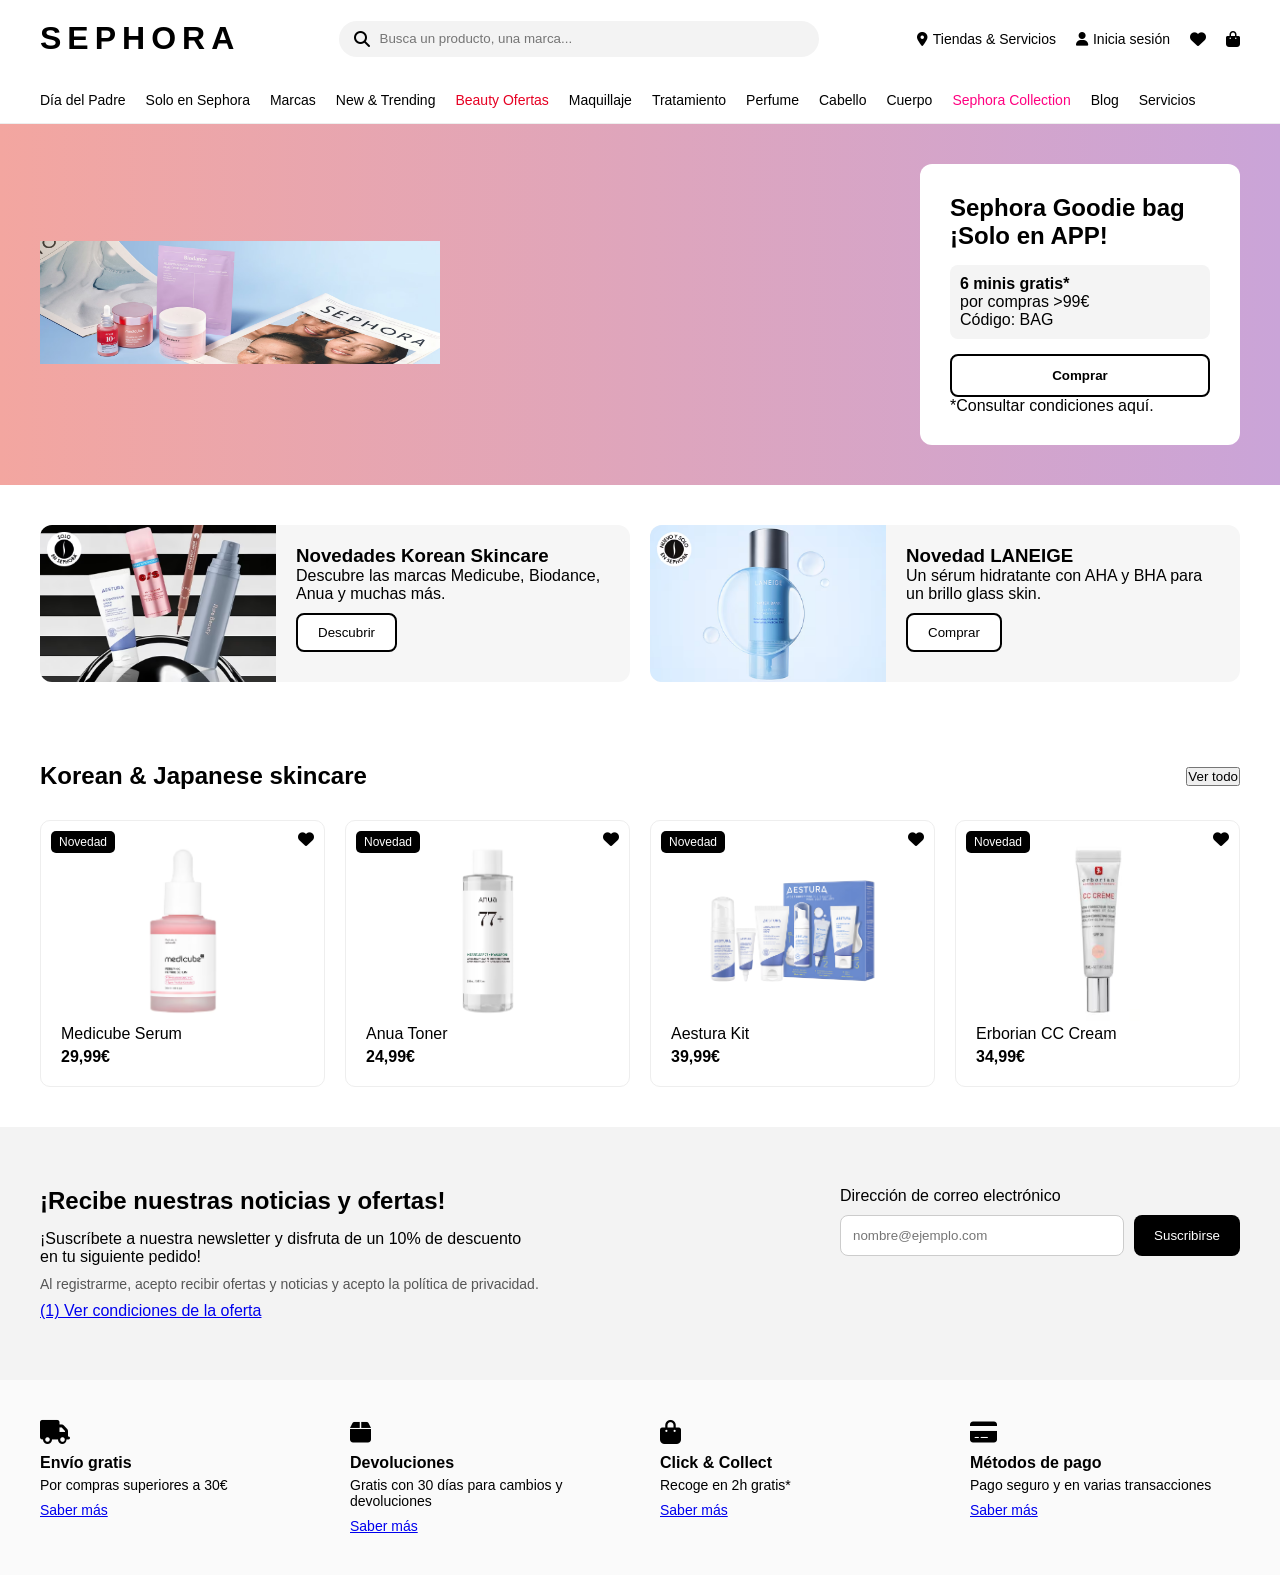
==== Sephora2/index.html @ 53bb6109 "fixed fetch" ====
<!doctype html>
<html lang="es">
  <head>
    <meta charset="UTF-8" />
    <meta name="viewport" content="width=device-width, initial-scale=1.0" />

    <title>Sephora Clone</title>

    <link rel="stylesheet" href="style.css" />

    <link
      rel="stylesheet"
      href="https://cdnjs.cloudflare.com/ajax/libs/font-awesome/6.5.0/css/all.min.css"
    />

    <script defer src="app.js"></script>
  </head>

  <body>
    <!-- HEADER -->
    <header class="header">
      <div class="header-top">
        <h1 class="logo">SEPHORA</h1>

        <div class="search">
          <i class="fa fa-search"></i>
          <input type="text" placeholder="Busca un producto, una marca..." />
        </div>

        <div class="header-icons">
          <div class="icon">
            <i class="fa fa-location-dot"></i>
            <span>Tiendas & Servicios</span>
          </div>

          <div class="icon">
            <i class="fa fa-user"></i>
            <span>Inicia sesión</span>
          </div>

          <i class="fa fa-heart"></i>
          <i id="cart-button" class="fa fa-bag-shopping"></i>
        </div>
      </div>

      <!-- MENU -->
      <nav class="menu">
        <a href="#">Día del Padre</a>
        <a href="#">Solo en Sephora</a>
        <a href="#">Marcas</a>
        <a href="#">New & Trending</a>
        <a class="red" href="#">Beauty Ofertas</a>
        <a href="#">Maquillaje</a>
        <a href="#">Tratamiento</a>
        <a href="#">Perfume</a>
        <a href="#">Cabello</a>
        <a href="#">Cuerpo</a>
        <a class="pink" href="#">Sephora Collection</a>
        <a href="#">Blog</a>
        <a href="#">Servicios</a>
      </nav>
    </header>

    <!-- HERO -->
    <section class="hero">
      <div class="hero-content">
        <div class="hero-products">
          <img src="./img/SW_DESKTOP_KBEAUTYNEW.avif" />
        </div>

        <div class="hero-card">
          <h2>
            Sephora Goodie bag <br />
            ¡Solo en APP!
          </h2>

          <div class="mini-box">
            <strong>6 minis gratis*</strong>
            <p>
              por compras >99€ <br />
              Código: BAG
            </p>
          </div>

          <button class="btn">Comprar</button>

          <p class="conditions">*Consultar condiciones aquí.</p>
        </div>
      </div>
    </section>

    <!-- <section class="product-grid"></section> -->

    <!-- PROMOS -->
    <section class="promos">
      <div class="promo-card">
        <img src="./img/UNDERBANNER_NOVEDADESW9.avif" />

        <div class="promo-text">
          <h3>Novedades Korean Skincare</h3>
          <p>Descubre las marcas Medicube, Biodance, Anua y muchas más.</p>
          <button>Descubrir</button>
        </div>
      </div>

      <div class="promo-card">
        <img src="./img/UNDERBANNER_LANEIGEWATERBANK_AQUAFACIAL_SERUM.avif" />

        <div class="promo-text">
          <h3>Novedad LANEIGE</h3>
          <p>Un sérum hidratante con AHA y BHA para un brillo glass skin.</p>
          <button>Comprar</button>
        </div>
      </div>
    </section>

    <!-- PRODUCTOS -->
    <section class="products">
      <div class="products-header">
        <h2>Korean & Japanese skincare</h2>
        <button class="see-all">Ver todo</button>
      </div>

      <div class="product-grid">
        <div class="product">
          <span class="badge">Novedad</span>
          <i class="fa fa-heart heart"></i>
          <img src="./img/medicube.avif" />
          <p class="product-name">Medicube Serum</p>
          <p class="price">29,99€</p>
        </div>

        <div class="product">
          <span class="badge">Novedad</span>
          <i class="fa fa-heart heart"></i>
          <img src="./img/anua_toner.avif" />
          <p class="product-name">Anua Toner</p>
          <p class="price">24,99€</p>
        </div>

        <div class="product">
          <span class="badge">Novedad</span>
          <i class="fa fa-heart heart"></i>
          <img src="./img/aestura_kit.avif" />
          <p class="product-name">Aestura Kit</p>
          <p class="price">39,99€</p>
        </div>

        <div class="product">
          <span class="badge">Novedad</span>
          <i class="fa fa-heart heart"></i>
          <img src="./img/eborean.avif" />
          <p class="product-name">Erborian CC Cream</p>
          <p class="price">34,99€</p>
        </div>
      </div>
    </section>
    <!-- NEWSLETTER -->

    <section class="newsletter">
      <div class="newsletter-container">
        <div class="newsletter-text">
          <h2>¡Recibe nuestras noticias y ofertas!</h2>

          <p>
            ¡Suscríbete a nuestra newsletter y disfruta de un 10% de descuento
            en tu siguiente pedido!
          </p>

          <p class="small">
            Al registrarme, acepto recibir ofertas y noticias y acepto la
            política de privacidad.
          </p>

          <a href="#">(1) Ver condiciones de la oferta</a>
        </div>

        <div class="newsletter-form">
          <label>Dirección de correo electrónico</label>

          <div class="input-group">
            <input type="email" placeholder="nombre@ejemplo.com" />
            <button id="subscribe">Suscribirse</button>
          </div>
        </div>
      </div>
    </section>

    <!-- BENEFICIOS -->

    <section class="benefits">
      <div class="benefit">
        <i class="fa-solid fa-truck"></i>

        <h4>Envío gratis</h4>
        <p>Por compras superiores a 30€</p>

        <a class="saberMas" href="#">Saber más</a>
      </div>

      <div class="benefit">
        <i class="fa-solid fa-box"></i>

        <h4>Devoluciones</h4>
        <p>Gratis con 30 días para cambios y devoluciones</p>

        <a class="saberMas" href="#">Saber más</a>
      </div>

      <div class="benefit">
        <i class="fa-solid fa-bag-shopping"></i>

        <h4>Click & Collect</h4>
        <p>Recoge en 2h gratis*</p>

        <a class="saberMas" href="#">Saber más</a>
      </div>

      <div class="benefit">
        <i class="fa-solid fa-credit-card"></i>

        <h4>Métodos de pago</h4>
        <p>Pago seguro y en varias transacciones</p>

        <a class="saberMas" href="#">Saber más</a>
      </div>
    </section>
  </body>
</html>
---- Sephora2/style.css ----
* {
  margin: 0;
  padding: 0;
  box-sizing: border-box;
  font-family: Arial, Helvetica, sans-serif;
}

body {
  background: #fff;
}

/* HEADER */

.header {
  border-bottom: 1px solid #eee;
}

.header-top {
  display: flex;
  align-items: center;
  justify-content: space-between;
  padding: 20px 40px;
}

.logo {
  letter-spacing: 6px;
  font-weight: 700;
}

.search {
  background: #f3f3f3;
  padding: 10px 15px;
  border-radius: 30px;
  display: flex;
  align-items: center;
  width: 40%;
}

.search input {
  border: none;
  background: none;
  margin-left: 10px;
  width: 100%;
  outline: none;
}

.header-icons {
  display: flex;
  align-items: center;
  gap: 20px;
}

.icon {
  display: flex;
  align-items: center;
  gap: 5px;
  font-size: 14px;
}

/* MENU */

.menu {
  display: flex;
  gap: 20px;
  padding: 15px 40px;
  font-size: 14px;
  overflow: auto;
}

.menu a {
  text-decoration: none;
  color: black;
  white-space: nowrap;
}

.menu .red {
  color: #e60023;
}

.menu .pink {
  color: #ff0080;
}

/* HERO */

.hero {
  background: linear-gradient(90deg, #f3a6a0, #caa4d8);
  padding: 40px;
}

.hero-content {
  display: flex;
  align-items: center;
  justify-content: space-between;
}

.hero-products img {
  max-width: 400px;
}

.hero-card {
  background: white;
  padding: 30px;
  border-radius: 12px;
  width: 320px;
}

.mini-box {
  background: #f4f4f4;
  padding: 10px;
  margin: 15px 0;
  border-radius: 8px;
}

.btn {
  width: 100%;
  padding: 12px;
  border-radius: 8px;
  border: 2px solid black;
  background: white;
  font-weight: bold;
  cursor: pointer;
}

/* PROMOS */

.promos {
  display: grid;
  grid-template-columns: 1fr 1fr;
  gap: 20px;
  padding: 40px;
}

.promo-card {
  display: flex;
  background: #f6f6f6;
  border-radius: 12px;
  overflow: hidden;
}

.promo-card img {
  width: 40%;
  object-fit: cover;
}

.promo-text {
  padding: 20px;
}

.promo-text button {
  margin-top: 10px;
  padding: 10px 20px;
  border-radius: 8px;
  border: 2px solid black;
  background: white;
  cursor: pointer;
}

/* PRODUCTS */

.products {
  padding: 40px;
}

.products-header {
  display: flex;
  justify-content: space-between;
  align-items: center;
  margin-bottom: 30px;
}

.product-grid {
  display: grid;
  grid-template-columns: repeat(4, 1fr);
  gap: 20px;
}

.product {
  border: 1px solid #eee;
  padding: 20px;
  border-radius: 10px;
  position: relative;
}

.product img {
  width: 100%;
  height: 180px;
  object-fit: contain;
}

.badge {
  position: absolute;
  top: 10px;
  left: 10px;
  background: black;
  color: white;
  font-size: 12px;
  padding: 4px 8px;
  border-radius: 5px;
}

.heart {
  position: absolute;
  top: 10px;
  right: 10px;
}

.price {
  font-weight: bold;
  margin-top: 5px;
}

/* RESPONSIVE */

@media (max-width: 900px) {
  .product-grid {
    grid-template-columns: repeat(2, 1fr);
  }

  .promos {
    grid-template-columns: 1fr;
  }

  .hero-content {
    flex-direction: column;
    gap: 30px;
  }

  .search {
    width: 60%;
  }
}

@media (max-width: 600px) {
  .header-top {
    flex-direction: column;
    gap: 15px;
  }

  .search {
    width: 100%;
  }

  .product-grid {
    grid-template-columns: 1fr;
  }
}

/* NEWSLETTER */

.newsletter {
  background: #f3f3f3;
  padding: 60px 40px;
}

.newsletter-container {
  display: flex;
  justify-content: space-between;
  align-items: flex-start;
  gap: 40px;
}

.newsletter-text {
  max-width: 500px;
}

.newsletter-text h2 {
  margin-bottom: 15px;
}

.newsletter-text .small {
  margin: 10px 0;
  font-size: 14px;
  color: #555;
}

.newsletter-form {
  width: 400px;
}

.newsletter-form label {
  display: block;
  margin-bottom: 10px;
}

.input-group {
  display: flex;
  gap: 10px;
}

.input-group input {
  flex: 1;
  padding: 12px;
  border-radius: 8px;
  border: 1px solid #ccc;
}

.input-group button {
  padding: 12px 20px;
  background: black;
  color: white;
  border: none;
  border-radius: 8px;
  cursor: pointer;
}

/* BENEFITS */

.benefits {
  display: grid;
  grid-template-columns: repeat(4, 1fr);
  gap: 40px;
  padding: 40px;
  background: #fafafa;
}

.benefit {
  text-align: left;
}

.benefit i {
  font-size: 24px;
  margin-bottom: 10px;
}

.benefit h4 {
  margin-bottom: 5px;
}

.benefit p {
  font-size: 14px;
  margin-bottom: 8px;
}

.benefit a {
  font-size: 14px;
}

/* RESPONSIVE */

@media (max-width: 900px) {
  .newsletter-container {
    flex-direction: column;
  }

  .newsletter-form {
    width: 100%;
  }

  .benefits {
    grid-template-columns: repeat(2, 1fr);
  }
}

@media (max-width: 600px) {
  .benefits {
    grid-template-columns: 1fr;
  }
}
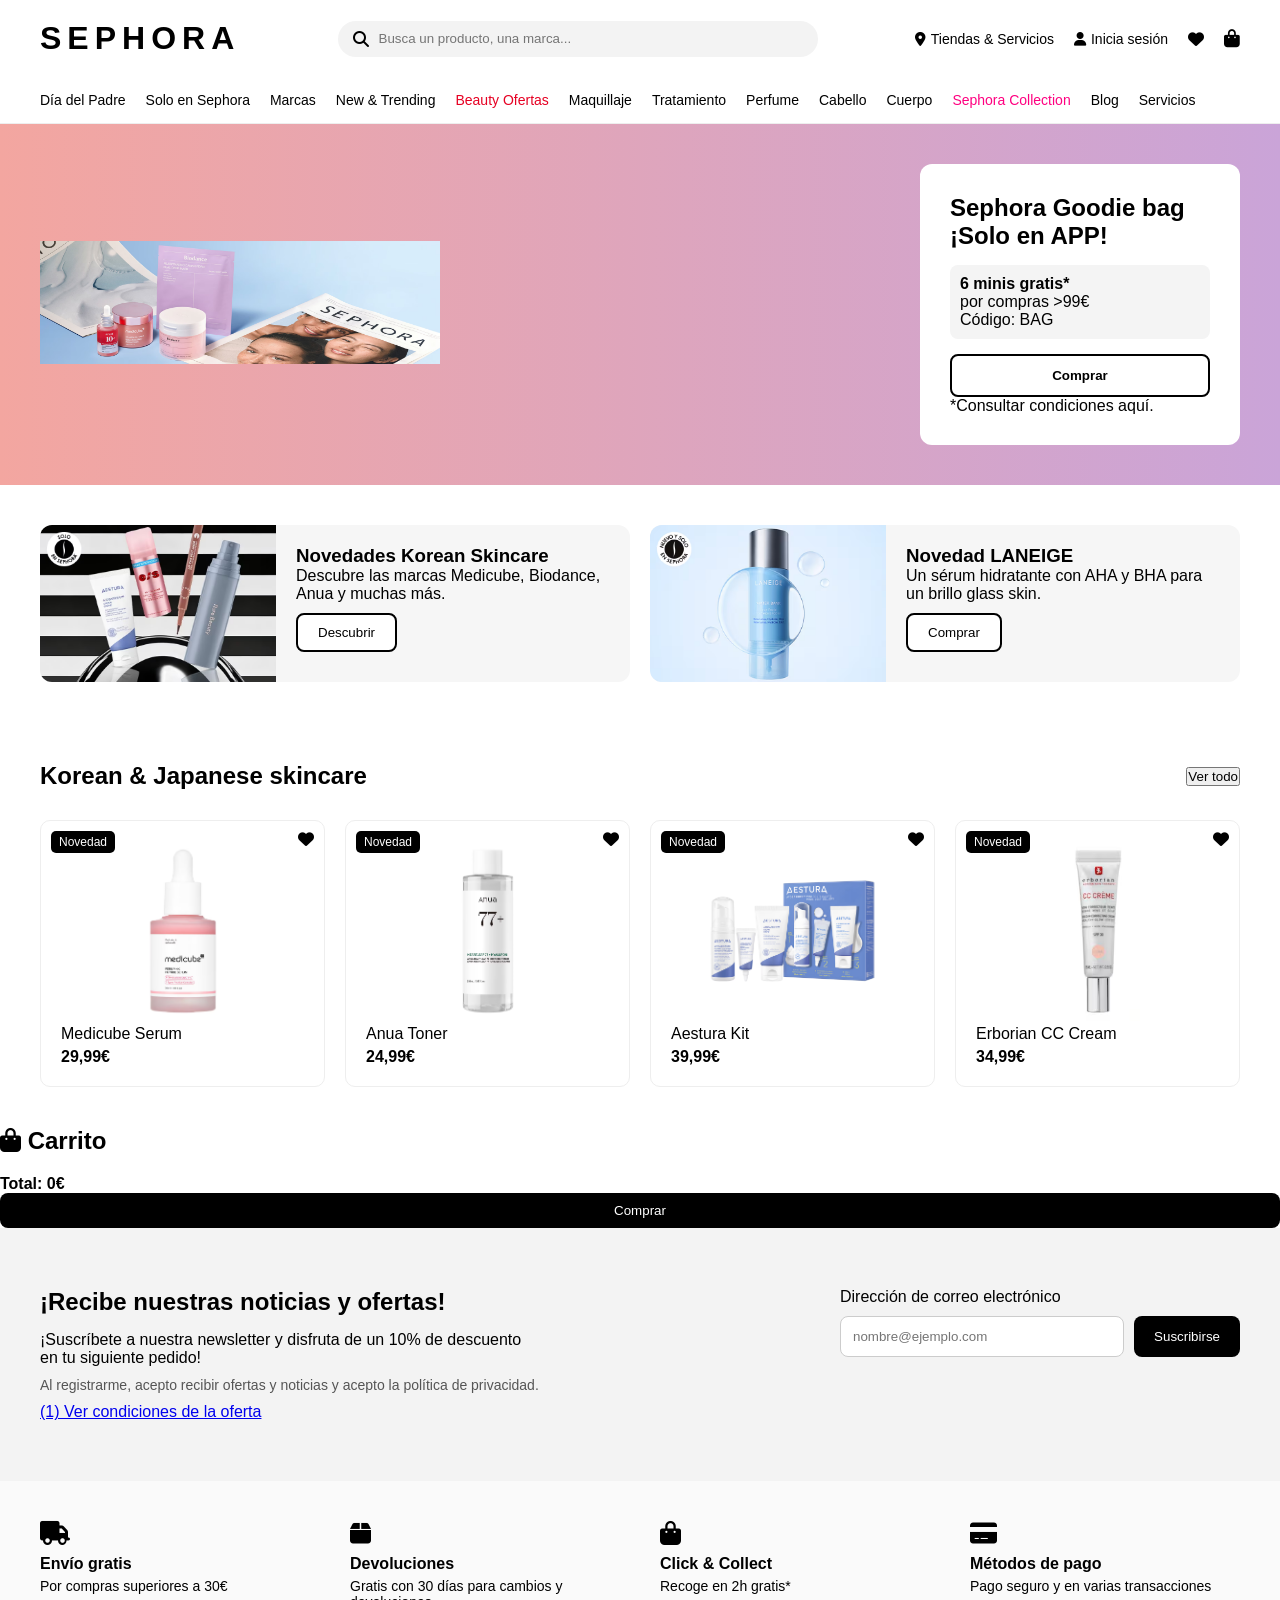
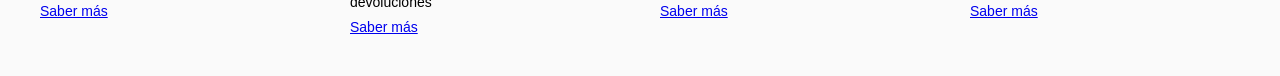
==== commit 4ce2f3fd: "Añadido carrito desplegable con icono del header y el section en el html" ====
--- a/Sephora2/index.html
+++ b/Sephora2/index.html
@@ -17,6 +17,15 @@
   </head>
 
   <body>
+    <div id="cart-panel" class="cart-panel">
+      <h2><i class="fa-solid fa-bag-shopping"></i> Carrito</h2>
+
+      <ul class="cart-items"></ul>
+
+      <p class="cart-total"><strong>Total: 0€</strong></p>
+
+      <button class="buy-btn">Comprar</button>
+    </div>
     <!-- HEADER -->
     <header class="header">
       <div class="header-top">
@@ -62,98 +71,111 @@
     </header>
 
     <!-- HERO -->
-    <section class="hero">
-      <div class="hero-content">
-        <div class="hero-products">
-          <img src="./img/SW_DESKTOP_KBEAUTYNEW.avif" />
-        </div>
-
-        <div class="hero-card">
-          <h2>
-            Sephora Goodie bag <br />
-            ¡Solo en APP!
-          </h2>
-
-          <div class="mini-box">
-            <strong>6 minis gratis*</strong>
-            <p>
-              por compras >99€ <br />
-              Código: BAG
-            </p>
-          </div>
-
-          <button class="btn">Comprar</button>
-
-          <p class="conditions">*Consultar condiciones aquí.</p>
-        </div>
-      </div>
-    </section>
-
-    <!-- <section class="product-grid"></section> -->
-
-    <!-- PROMOS -->
-    <section class="promos">
-      <div class="promo-card">
-        <img src="./img/UNDERBANNER_NOVEDADESW9.avif" />
-
-        <div class="promo-text">
-          <h3>Novedades Korean Skincare</h3>
-          <p>Descubre las marcas Medicube, Biodance, Anua y muchas más.</p>
-          <button>Descubrir</button>
-        </div>
-      </div>
-
-      <div class="promo-card">
-        <img src="./img/UNDERBANNER_LANEIGEWATERBANK_AQUAFACIAL_SERUM.avif" />
-
-        <div class="promo-text">
-          <h3>Novedad LANEIGE</h3>
-          <p>Un sérum hidratante con AHA y BHA para un brillo glass skin.</p>
-          <button>Comprar</button>
-        </div>
-      </div>
-    </section>
-
-    <!-- PRODUCTOS -->
-    <section class="products">
-      <div class="products-header">
-        <h2>Korean & Japanese skincare</h2>
-        <button class="see-all">Ver todo</button>
-      </div>
-
-      <div class="product-grid">
-        <div class="product">
-          <span class="badge">Novedad</span>
-          <i class="fa fa-heart heart"></i>
-          <img src="./img/medicube.avif" />
-          <p class="product-name">Medicube Serum</p>
-          <p class="price">29,99€</p>
-        </div>
-
-        <div class="product">
-          <span class="badge">Novedad</span>
-          <i class="fa fa-heart heart"></i>
-          <img src="./img/anua_toner.avif" />
-          <p class="product-name">Anua Toner</p>
-          <p class="price">24,99€</p>
-        </div>
-
-        <div class="product">
-          <span class="badge">Novedad</span>
-          <i class="fa fa-heart heart"></i>
-          <img src="./img/aestura_kit.avif" />
-          <p class="product-name">Aestura Kit</p>
-          <p class="price">39,99€</p>
-        </div>
-
-        <div class="product">
-          <span class="badge">Novedad</span>
-          <i class="fa fa-heart heart"></i>
-          <img src="./img/eborean.avif" />
-          <p class="product-name">Erborian CC Cream</p>
-          <p class="price">34,99€</p>
-        </div>
-      </div>
+    <section>
+      <section class="hero">
+        <div class="hero-content">
+          <div class="hero-products">
+            <img src="./img/SW_DESKTOP_KBEAUTYNEW.avif" />
+          </div>
+
+          <div class="hero-card">
+            <h2>
+              Sephora Goodie bag <br />
+              ¡Solo en APP!
+            </h2>
+
+            <div class="mini-box">
+              <strong>6 minis gratis*</strong>
+              <p>
+                por compras >99€ <br />
+                Código: BAG
+              </p>
+            </div>
+
+            <button class="btn">Comprar</button>
+
+            <p class="conditions">*Consultar condiciones aquí.</p>
+          </div>
+        </div>
+      </section>
+
+      <section class="product-grid"></section>
+
+      <!-- PROMOS -->
+      <section class="promos">
+        <div class="promo-card">
+          <img src="./img/UNDERBANNER_NOVEDADESW9.avif" />
+
+          <div class="promo-text">
+            <h3>Novedades Korean Skincare</h3>
+            <p>Descubre las marcas Medicube, Biodance, Anua y muchas más.</p>
+            <button>Descubrir</button>
+          </div>
+        </div>
+
+        <div class="promo-card">
+          <img src="./img/UNDERBANNER_LANEIGEWATERBANK_AQUAFACIAL_SERUM.avif" />
+
+          <div class="promo-text">
+            <h3>Novedad LANEIGE</h3>
+            <p>Un sérum hidratante con AHA y BHA para un brillo glass skin.</p>
+            <button>Comprar</button>
+          </div>
+        </div>
+      </section>
+
+      <!-- PRODUCTOS -->
+      <section class="products">
+        <div class="products-header">
+          <h2>Korean & Japanese skincare</h2>
+          <button class="see-all">Ver todo</button>
+        </div>
+
+        <div class="product-grid">
+          <div class="product">
+            <span class="badge">Novedad</span>
+            <i class="fa fa-heart heart"></i>
+            <img src="./img/medicube.avif" />
+            <p class="product-name">Medicube Serum</p>
+            <p class="price">29,99€</p>
+          </div>
+
+          <div class="product">
+            <span class="badge">Novedad</span>
+            <i class="fa fa-heart heart"></i>
+            <img src="./img/anua_toner.avif" />
+            <p class="product-name">Anua Toner</p>
+            <p class="price">24,99€</p>
+          </div>
+
+          <div class="product">
+            <span class="badge">Novedad</span>
+            <i class="fa fa-heart heart"></i>
+            <img src="./img/aestura_kit.avif" />
+            <p class="product-name">Aestura Kit</p>
+            <p class="price">39,99€</p>
+          </div>
+
+          <div class="product">
+            <span class="badge">Novedad</span>
+            <i class="fa fa-heart heart"></i>
+            <img src="./img/eborean.avif" />
+            <p class="product-name">Erborian CC Cream</p>
+            <p class="price">34,99€</p>
+          </div>
+        </div>
+      </section>
+      <section class="container">
+        <aside class="carrito">
+          <h2><i class="fa fa-bag-shopping"></i> Carrito</h2>
+
+          <ul class="cart-items"></ul>
+
+          <p class="cart-total"><strong>Total: 0€</strong></p>
+
+          <button class="buy-btn">Comprar</button>
+        </aside>
+      </section>
     </section>
     <!-- NEWSLETTER -->
 
--- a/Sephora2/style.css
+++ b/Sephora2/style.css
@@ -81,6 +81,51 @@
   color: #ff0080;
 }
 
+/* ICONO CARRITO */
+
+#cart-button {
+  cursor: pointer;
+  font-size: 18px;
+}
+
+/* PANEL DEL CARRITO */
+
+.cart-panel {
+  position: fixed;
+  right: -350px;
+  top: 0;
+  width: 320px;
+  height: 100%;
+  background: white;
+  border-left: 1px solid #eee;
+  padding: 25px;
+  transition: right 0.3s ease;
+  z-index: 1000;
+}
+
+.cart-panel.open {
+  right: 0;
+}
+
+.cart-items {
+  list-style: none;
+  margin: 20px 0;
+}
+
+.cart-items li {
+  padding: 8px 0;
+  border-bottom: 1px solid #eee;
+}
+
+.buy-btn {
+  width: 100%;
+  padding: 10px;
+  background: black;
+  color: white;
+  border: none;
+  border-radius: 8px;
+  cursor: pointer;
+}
 /* HERO */
 
 .hero {
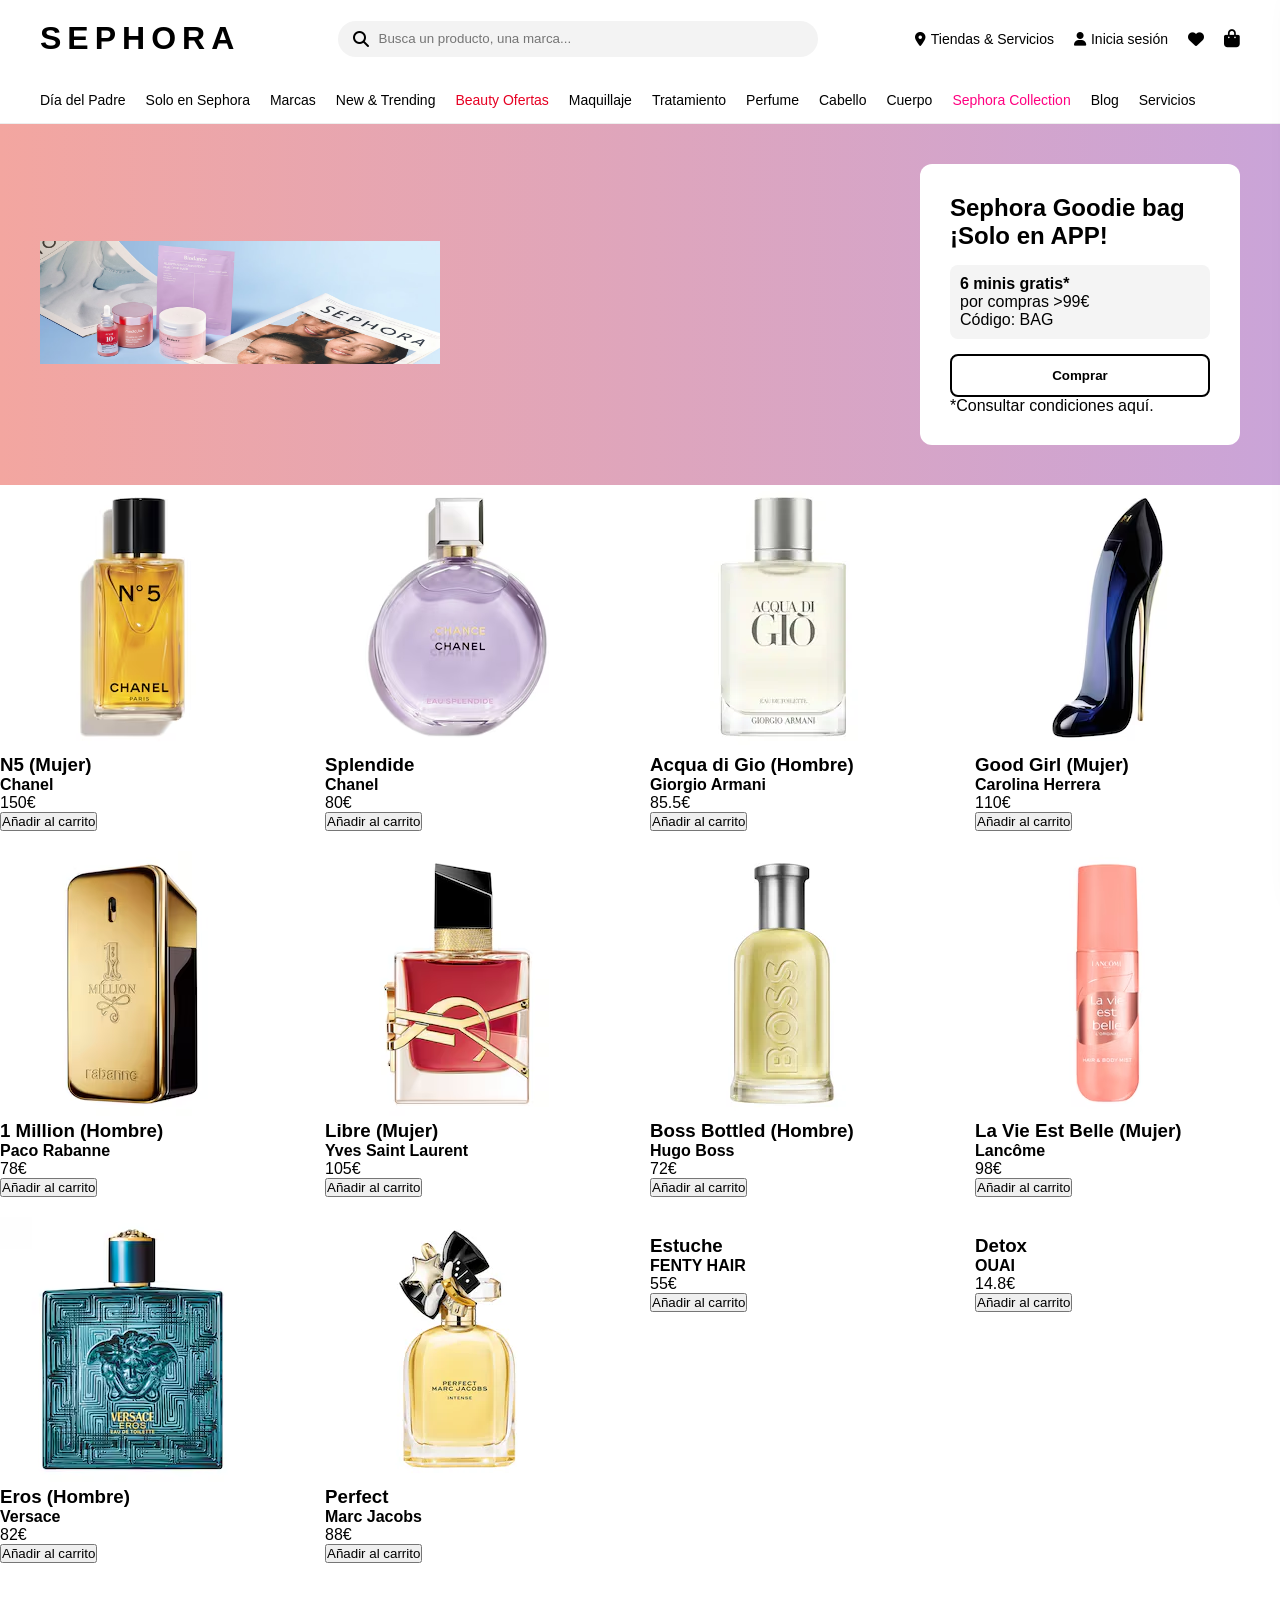
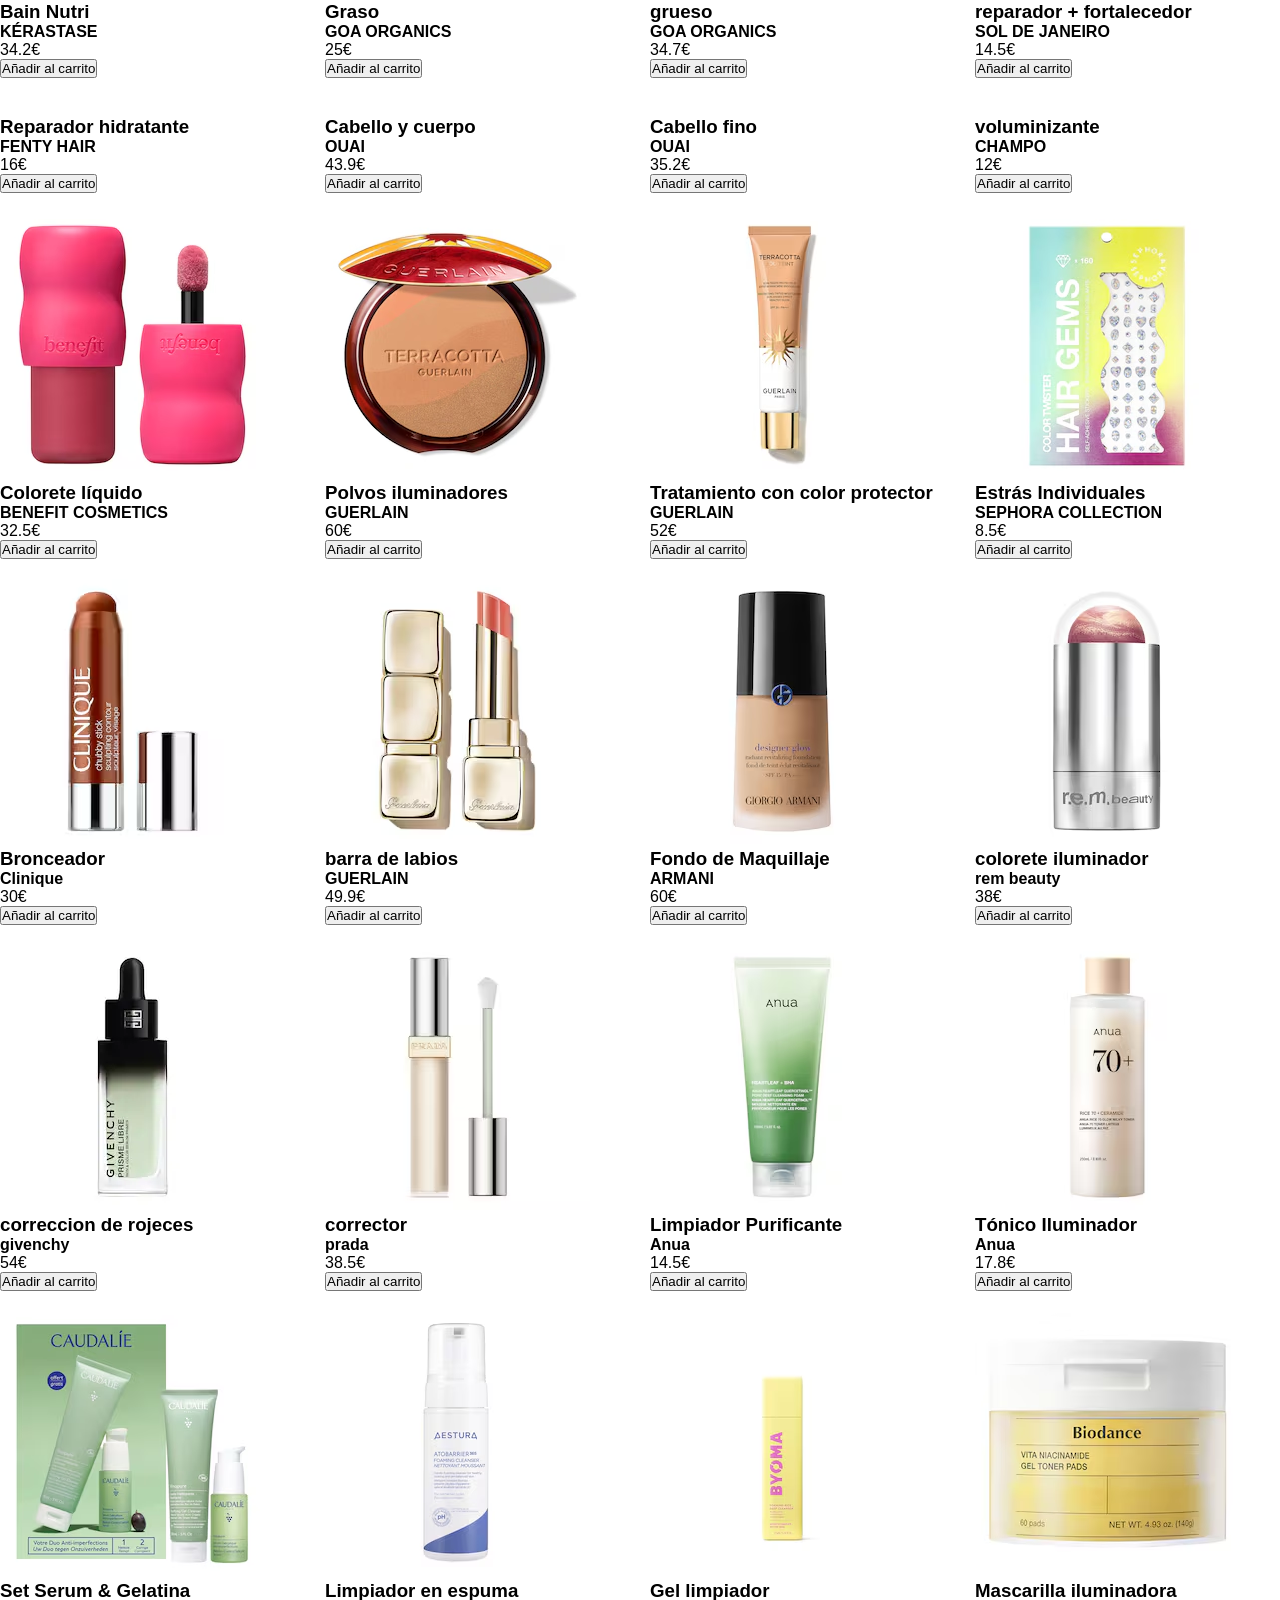
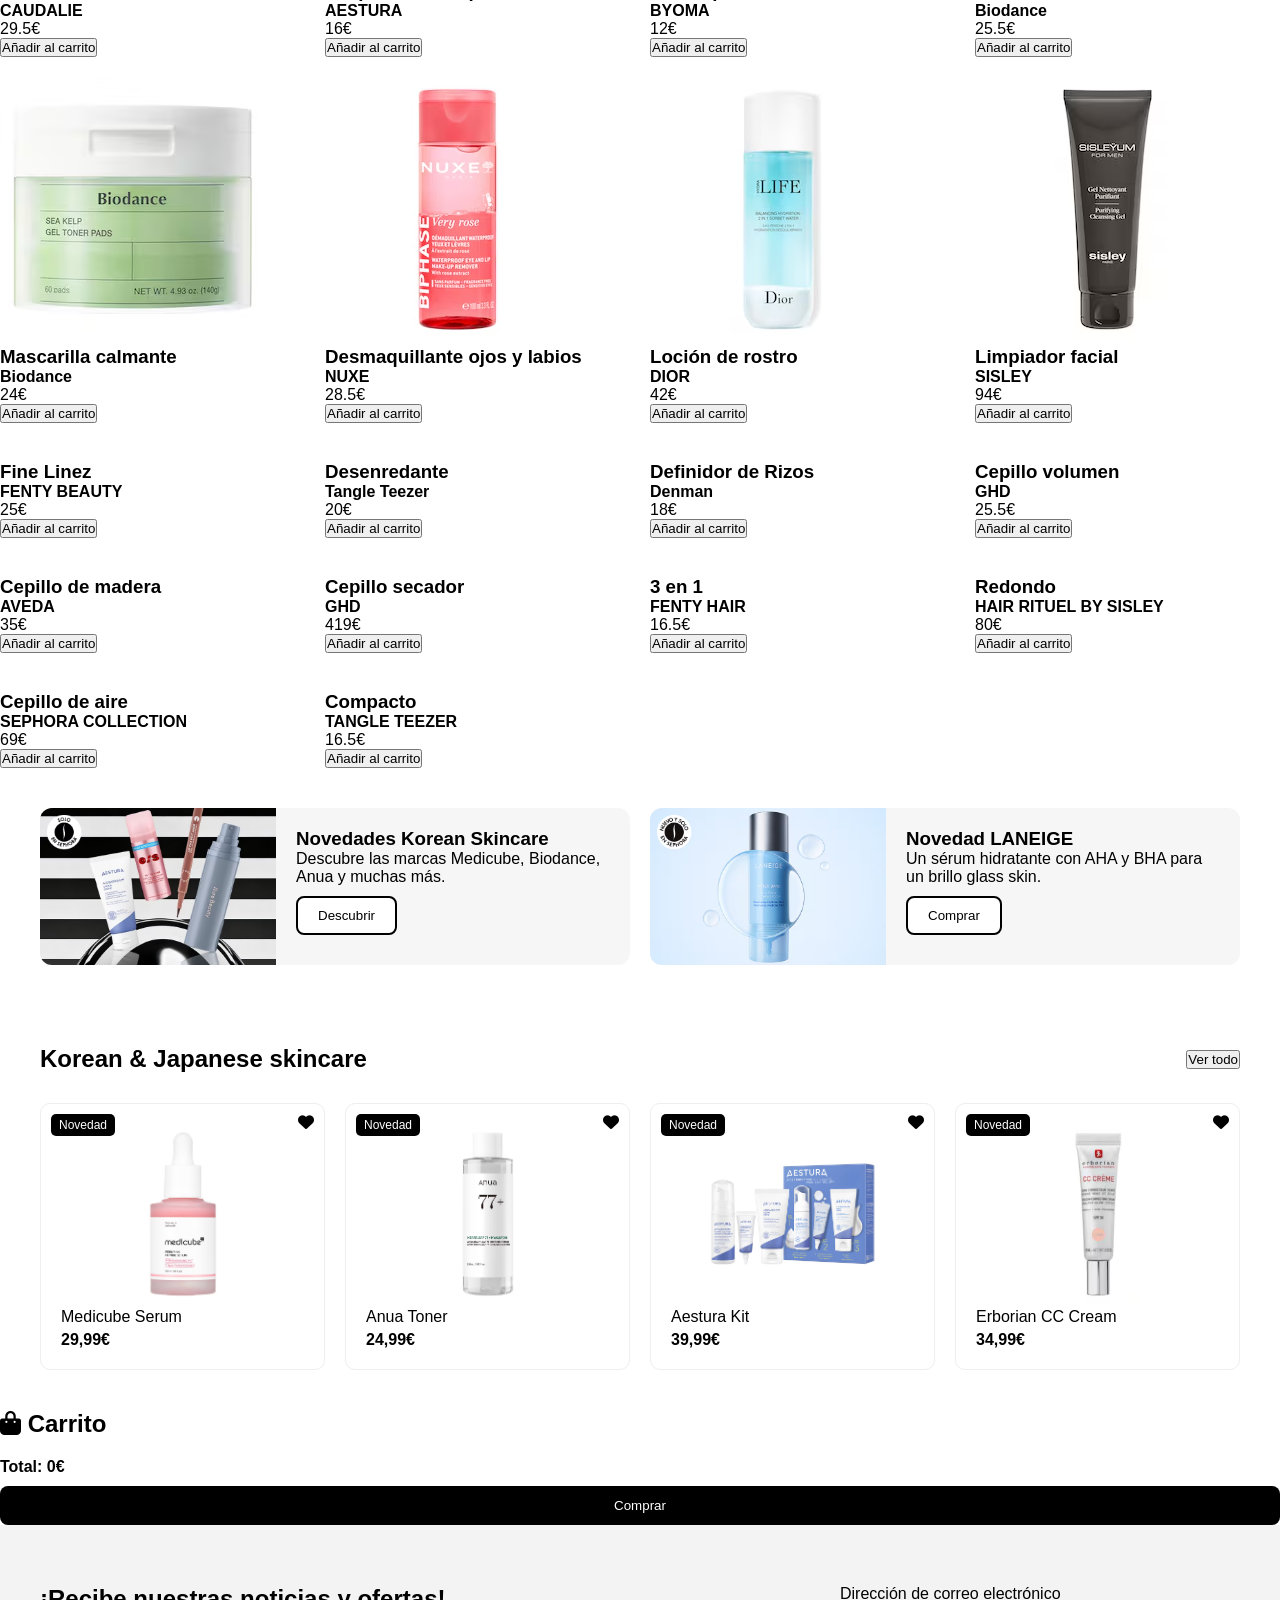
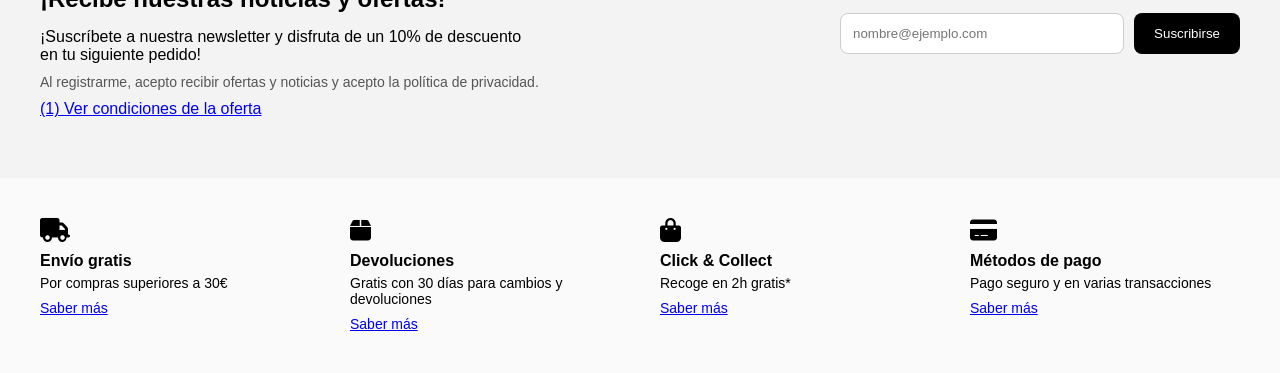
==== commit b3381ee5: "Carrito añade productos con código, login falso y al hacer clik a un producto despliega una tarjeta" ====
--- a/Sephora2/index.html
+++ b/Sephora2/index.html
@@ -17,14 +17,49 @@
   </head>
 
   <body>
+    <!-- ================= LOGIN PANEL ================= -->
+    <div id="login-panel" class="side-panel">
+      <h2>Login</h2>
+
+      <input type="text" id="username" placeholder="Usuario" />
+      <input type="password" id="password" placeholder="Contraseña" />
+
+      <button onclick="login()">Iniciar sesión</button>
+      <button onclick="logout()">Cerrar sesión</button>
+
+      <p id="user-text">No logueado</p>
+    </div>
+
+    <!-- ================= PRODUCT MODAL ================= -->
+    <div id="product-modal" class="modal">
+      <div class="modal-content">
+        <span class="close" onclick="closeModal()">&times;</span>
+
+        <img id="modal-img" />
+        <h2 id="modal-title"></h2>
+        <p id="modal-brand"></p>
+        <p id="modal-desc"></p>
+        <h3 id="modal-price"></h3>
+
+        <button onclick="addToCartFromModal()">Añadir al carrito</button>
+      </div>
+    </div>
     <div id="cart-panel" class="cart-panel">
       <h2><i class="fa-solid fa-bag-shopping"></i> Carrito</h2>
 
+      <!-- LISTA DE PRODUCTOS -->
       <ul class="cart-items"></ul>
 
+      <!-- TOTAL -->
       <p class="cart-total"><strong>Total: 0€</strong></p>
 
+      <!-- CÓDIGO DESCUENTO -->
+      <input type="text" id="codigo" placeholder="Código descuento" />
+      <button onclick="aplicarCodigo()">Aplicar código</button>
+
+      <!-- BOTONES -->
       <button class="buy-btn">Comprar</button>
+      <button onclick="deleteCart()">Vaciar carrito</button>
     </div>
     <!-- HEADER -->
     <header class="header">
@@ -43,7 +78,7 @@
           </div>
 
           <div class="icon">
-            <i class="fa fa-user"></i>
+            <i class="fa fa-user" onclick="toggleLogin()"></i>
             <span>Inicia sesión</span>
           </div>
 
--- a/Sephora2/style.css
+++ b/Sephora2/style.css
@@ -381,6 +381,166 @@
   font-size: 14px;
 }
 
+/* ================= MODAL ================= */
+.modal {
+  position: fixed;
+  inset: 0;
+  background: rgba(0, 0, 0, 0.6);
+  display: none;
+  justify-content: center;
+  align-items: center;
+  z-index: 9999;
+}
+
+.modal.show {
+  display: flex;
+}
+
+.modal-content {
+  background: white;
+  padding: 20px;
+  width: 350px;
+  border-radius: 10px;
+  text-align: center;
+}
+
+.modal-content img {
+  width: 100%;
+  height: 200px;
+  object-fit: contain;
+}
+
+.close {
+  position: absolute;
+  right: 20px;
+  top: 10px;
+  cursor: pointer;
+  font-size: 22px;
+}
+
+/* ================= LOGIN ================= */
+.side-panel {
+  position: fixed;
+  right: -300px;
+  top: 0;
+  width: 280px;
+  height: 100%;
+  background: white;
+  padding: 20px;
+  transition: 0.3s;
+  border-left: 1px solid #ddd;
+  z-index: 9999;
+}
+
+.side-panel.open {
+  right: 0;
+}
+
+.heart.active {
+  color: red;
+}
+
+/* ================= LOGIN MEJORADO ================= */
+
+.side-panel {
+  position: fixed;
+  right: -350px;
+  top: 0;
+  width: 320px;
+  height: 100%;
+  background: linear-gradient(180deg, #ffffff, #f7f7f7);
+  padding: 25px;
+  transition: 0.35s ease;
+  border-left: 1px solid #ddd;
+  z-index: 9999;
+  box-shadow: -10px 0 30px rgba(0, 0, 0, 0.1);
+}
+
+.side-panel.open {
+  right: 0;
+}
+
+.side-panel h2 {
+  margin-bottom: 15px;
+}
+
+.side-panel input {
+  width: 100%;
+  margin: 8px 0;
+  padding: 12px;
+  border: 1px solid #ddd;
+  border-radius: 8px;
+  outline: none;
+}
+
+.side-panel button {
+  width: 100%;
+  padding: 10px;
+  margin-top: 8px;
+  border-radius: 8px;
+  border: none;
+  cursor: pointer;
+  background: black;
+  color: white;
+  transition: 0.2s;
+}
+
+.side-panel button:hover {
+  transform: scale(1.03);
+}
+
+.close-login {
+  position: absolute;
+  right: 15px;
+  top: 10px;
+  font-size: 18px;
+  cursor: pointer;
+}
+
+/* ================= CARRITO MEJORADO ================= */
+
+.cart-panel {
+  position: fixed;
+  right: -380px;
+  top: 0;
+  width: 340px;
+  height: 100%;
+  background: linear-gradient(180deg, #ffffff, #f5f5f5);
+  border-left: 1px solid #ddd;
+  padding: 25px;
+  transition: 0.35s ease;
+  z-index: 1000;
+  box-shadow: -10px 0 25px rgba(0, 0, 0, 0.1);
+}
+
+.cart-panel.open {
+  right: 0;
+}
+
+.cart-items li {
+  background: white;
+  padding: 10px;
+  margin-bottom: 8px;
+  border-radius: 8px;
+  border: 1px solid #eee;
+}
+
+.buy-btn {
+  margin-top: 10px;
+  background: black;
+  color: white;
+  border: none;
+  padding: 12px;
+  border-radius: 8px;
+  cursor: pointer;
+  width: 100%;
+  transition: 0.2s;
+}
+
+.buy-btn:hover {
+  transform: scale(1.03);
+}
+
 /* RESPONSIVE */
 
 @media (max-width: 900px) {
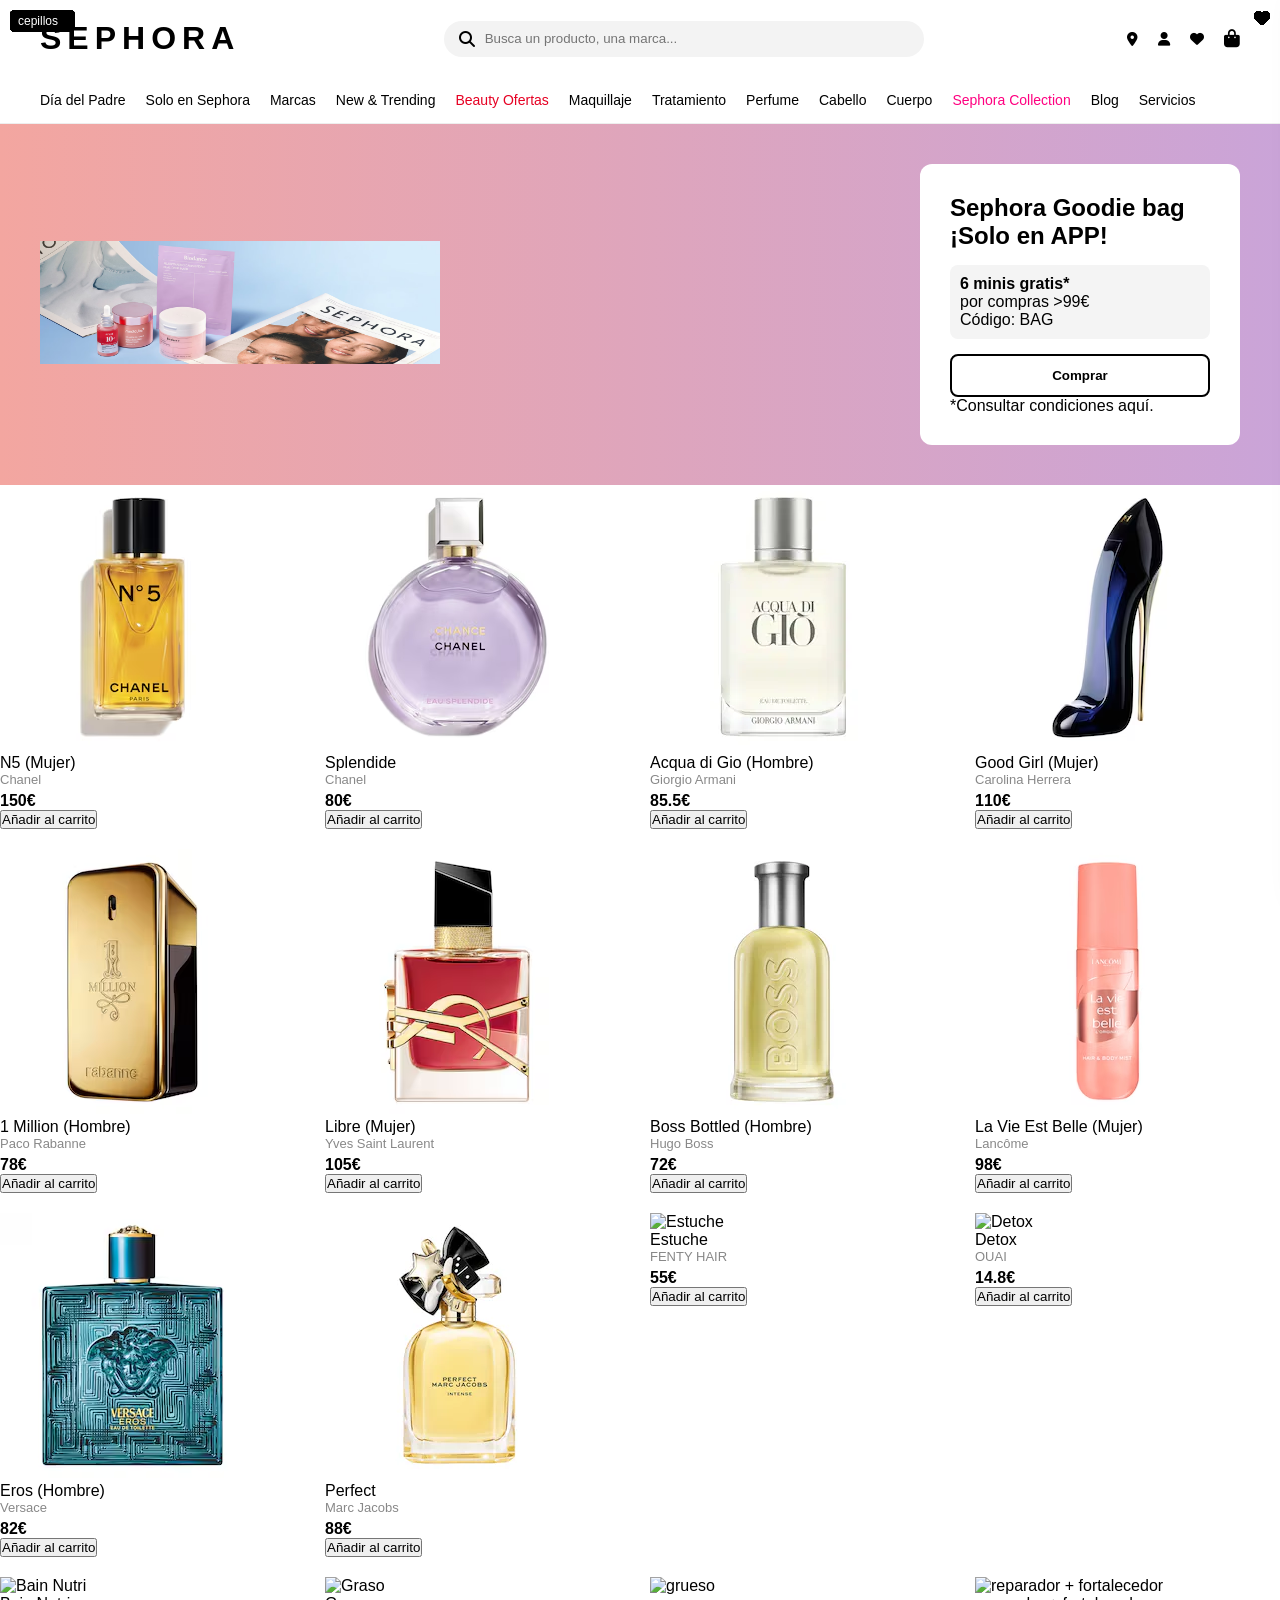
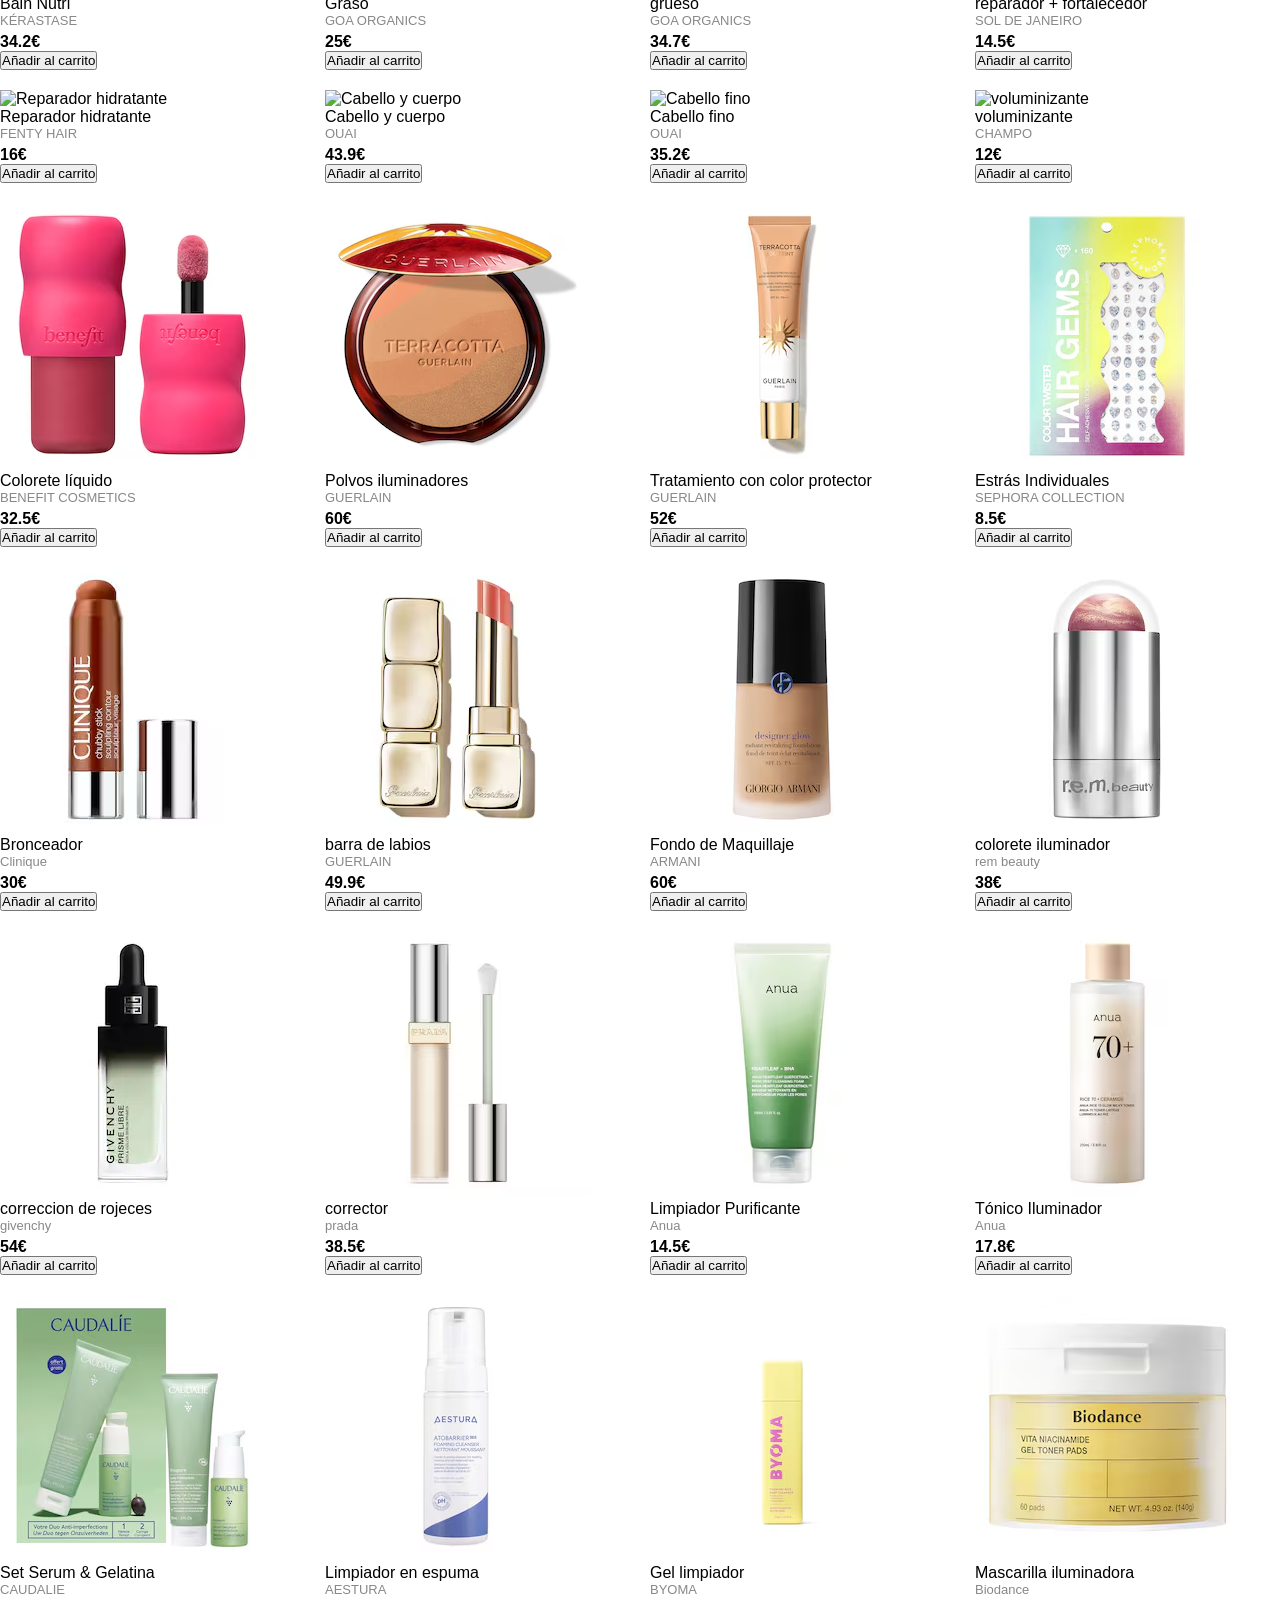
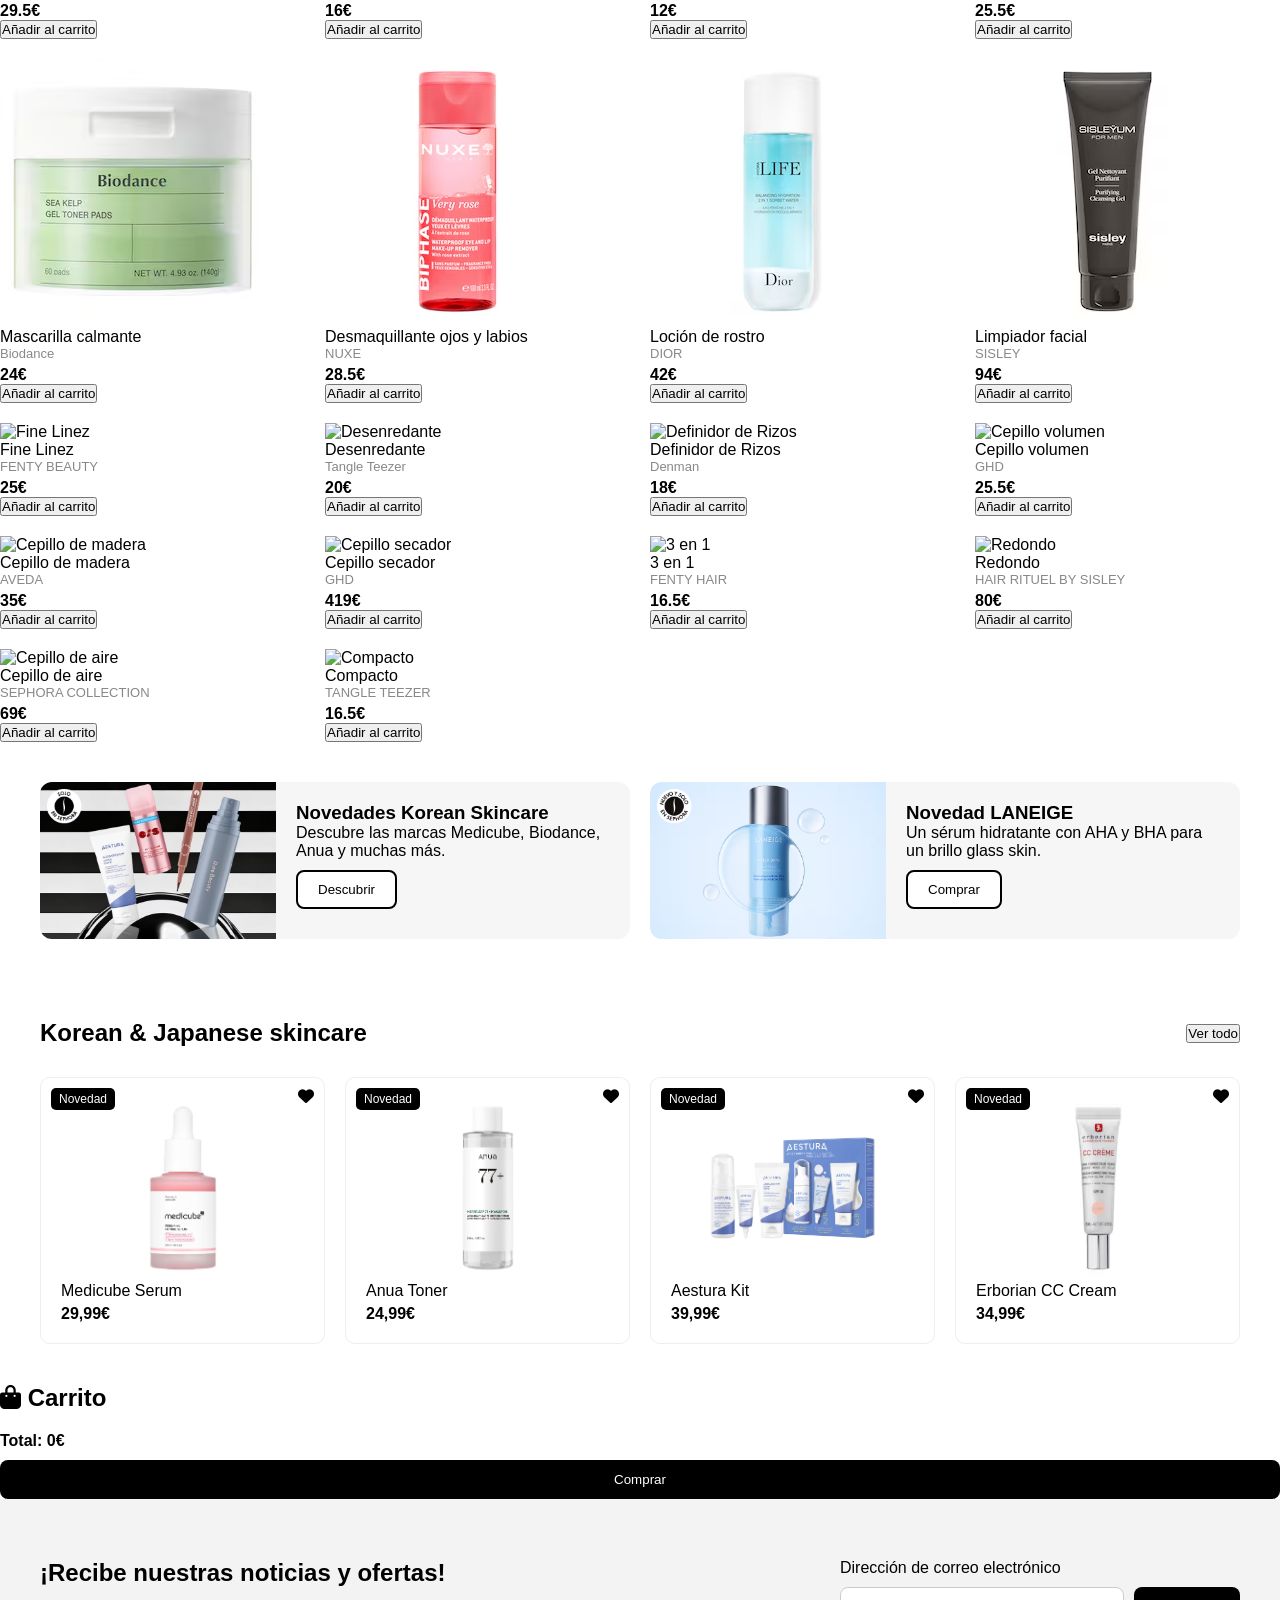
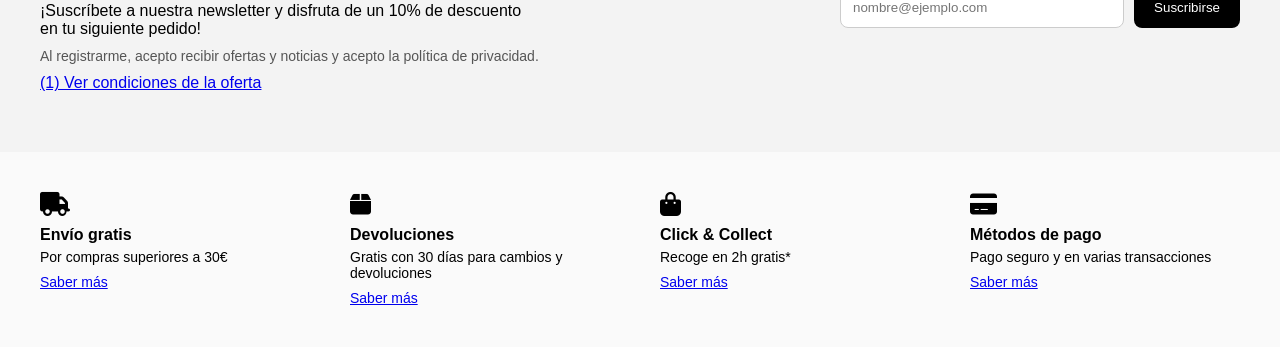
==== commit 3123f5fe: "Libreria propia creada" ====
--- a/Sephora2/index.html
+++ b/Sephora2/index.html
@@ -13,7 +13,7 @@
       href="https://cdnjs.cloudflare.com/ajax/libs/font-awesome/6.5.0/css/all.min.css"
     />
 
-    <script defer src="app.js"></script>
+    <script type="module" src="app.js"></script>
   </head>
 
   <body>
@@ -74,15 +74,15 @@
         <div class="header-icons">
           <div class="icon">
             <i class="fa fa-location-dot"></i>
-            <span>Tiendas & Servicios</span>
           </div>
 
           <div class="icon">
             <i class="fa fa-user" onclick="toggleLogin()"></i>
-            <span>Inicia sesión</span>
-          </div>
-
-          <i class="fa fa-heart"></i>
+          </div>
+
+          <div class="icon">
+            <i id="fav-button" class="fa fa-heart"></i>
+          </div>
           <i id="cart-button" class="fa fa-bag-shopping"></i>
         </div>
       </div>
@@ -134,7 +134,7 @@
         </div>
       </section>
 
-      <section class="product-grid"></section>
+      <section class="product-grid" id="dynamic-grid"></section>
 
       <!-- PROMOS -->
       <section class="promos">
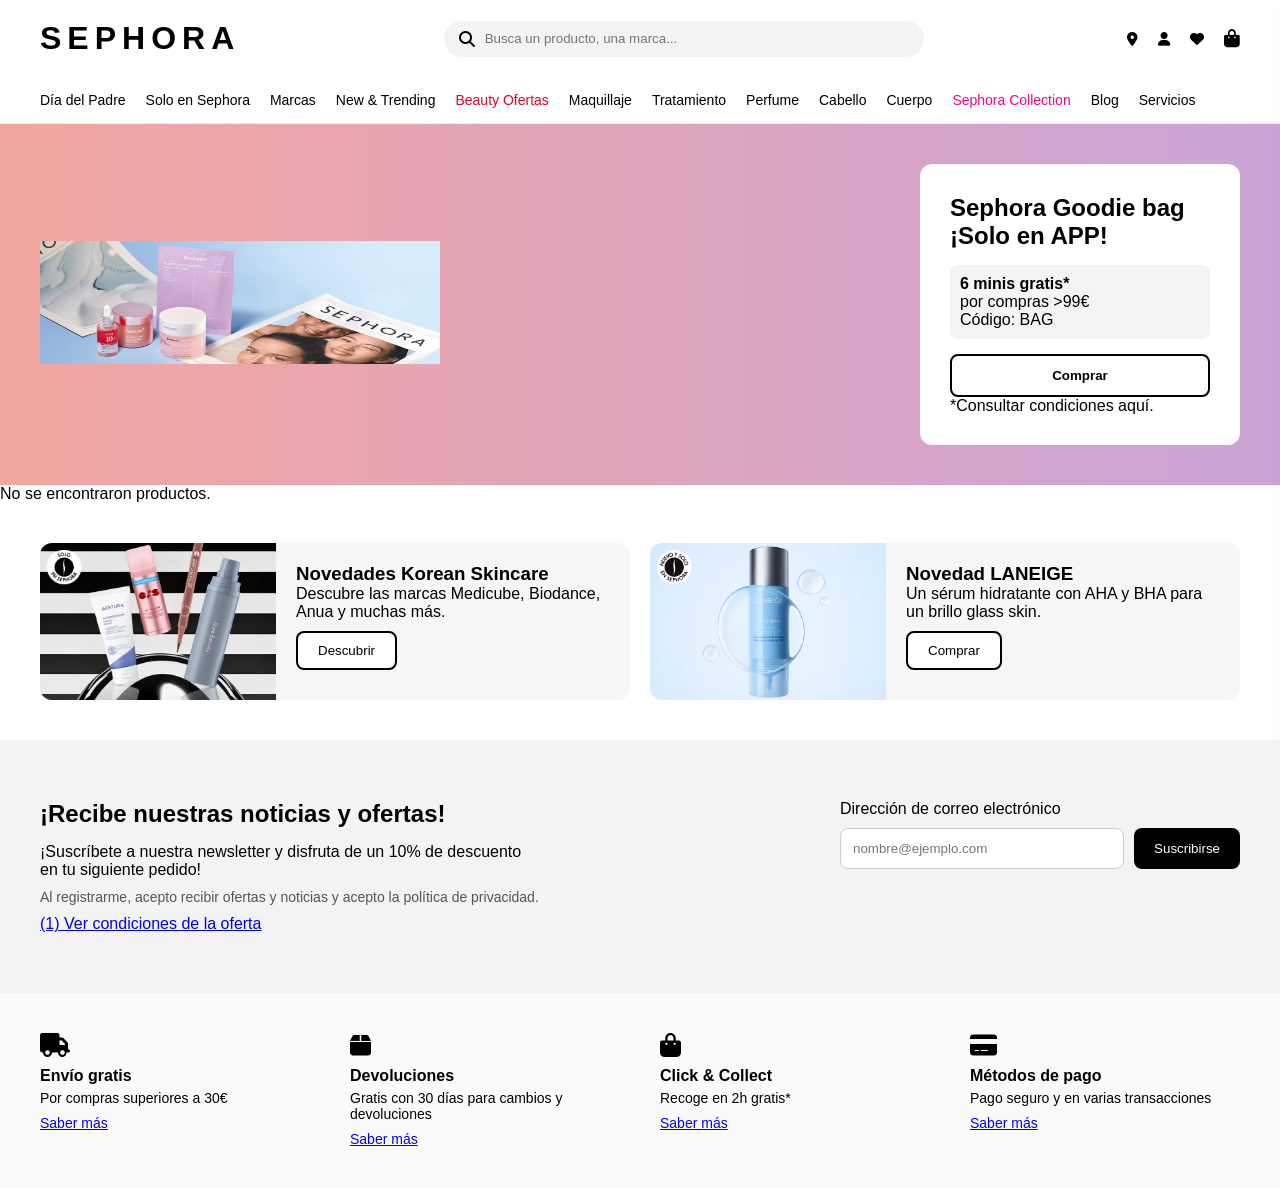
==== commit e344b825: "main medio arreglado" ====
--- a/Sephora2/index.html
+++ b/Sephora2/index.html
@@ -158,59 +158,6 @@
           </div>
         </div>
       </section>
-
-      <!-- PRODUCTOS -->
-      <section class="products">
-        <div class="products-header">
-          <h2>Korean & Japanese skincare</h2>
-          <button class="see-all">Ver todo</button>
-        </div>
-
-        <div class="product-grid">
-          <div class="product">
-            <span class="badge">Novedad</span>
-            <i class="fa fa-heart heart"></i>
-            <img src="./img/medicube.avif" />
-            <p class="product-name">Medicube Serum</p>
-            <p class="price">29,99€</p>
-          </div>
-
-          <div class="product">
-            <span class="badge">Novedad</span>
-            <i class="fa fa-heart heart"></i>
-            <img src="./img/anua_toner.avif" />
-            <p class="product-name">Anua Toner</p>
-            <p class="price">24,99€</p>
-          </div>
-
-          <div class="product">
-            <span class="badge">Novedad</span>
-            <i class="fa fa-heart heart"></i>
-            <img src="./img/aestura_kit.avif" />
-            <p class="product-name">Aestura Kit</p>
-            <p class="price">39,99€</p>
-          </div>
-
-          <div class="product">
-            <span class="badge">Novedad</span>
-            <i class="fa fa-heart heart"></i>
-            <img src="./img/eborean.avif" />
-            <p class="product-name">Erborian CC Cream</p>
-            <p class="price">34,99€</p>
-          </div>
-        </div>
-      </section>
-      <section class="container">
-        <aside class="carrito">
-          <h2><i class="fa fa-bag-shopping"></i> Carrito</h2>
-
-          <ul class="cart-items"></ul>
-
-          <p class="cart-total"><strong>Total: 0€</strong></p>
-
-          <button class="buy-btn">Comprar</button>
-        </aside>
-      </section>
     </section>
     <!-- NEWSLETTER -->
 
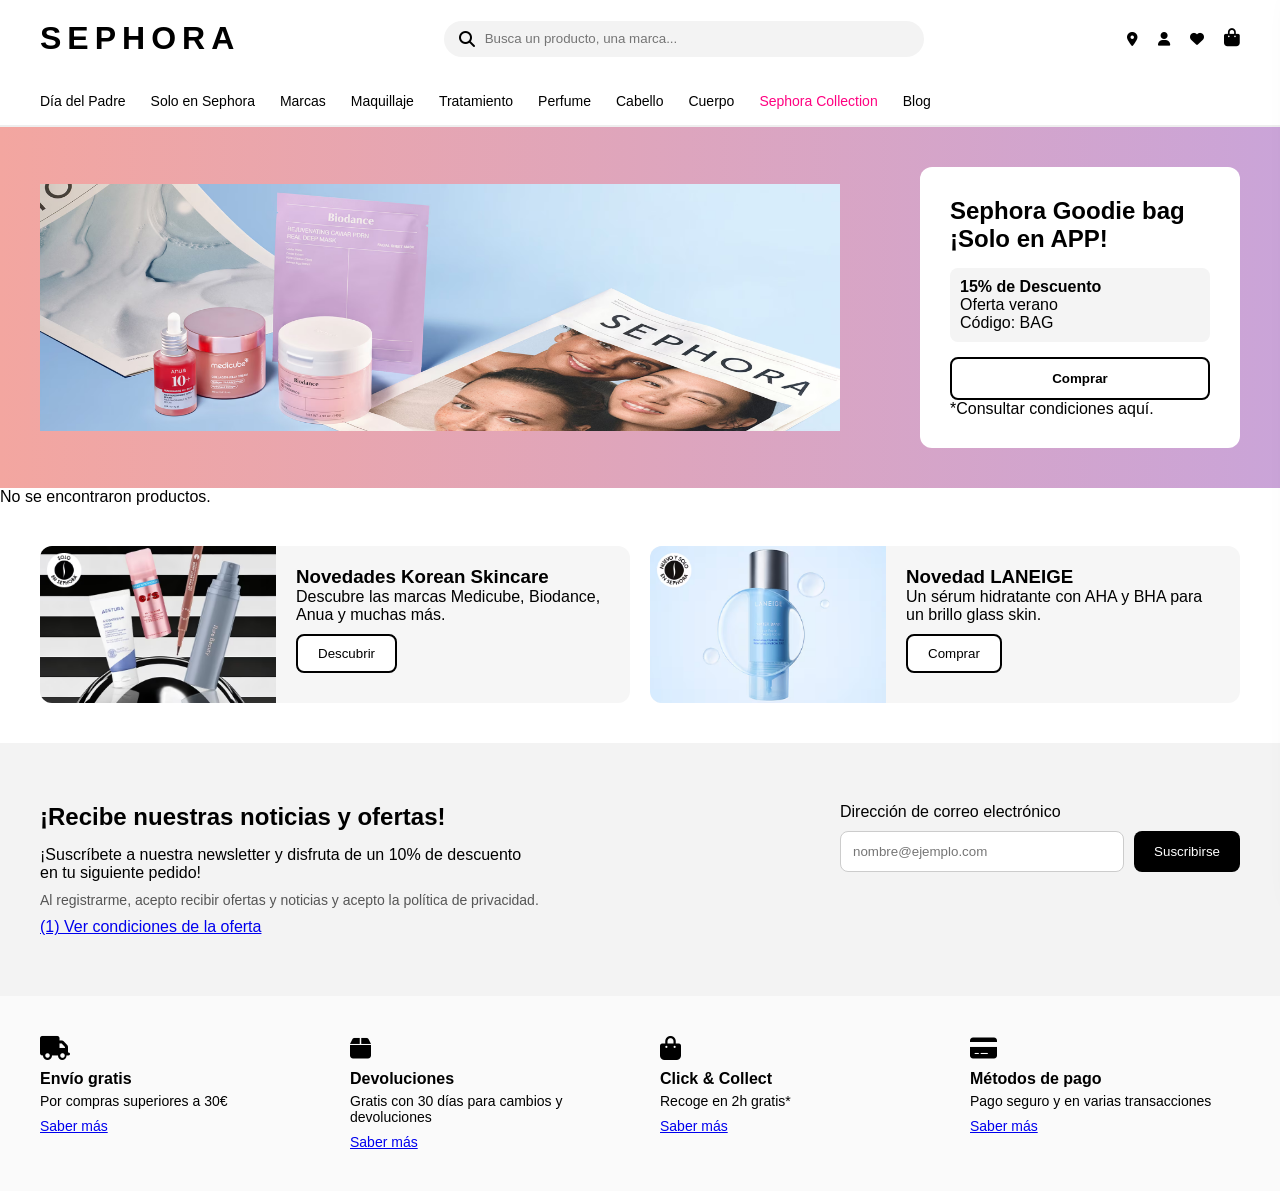
==== commit e77da7d3: "arreglado botones, cesta, login, banner,desplegable. arreglar" ====
--- a/Sephora2/index.html
+++ b/Sephora2/index.html
@@ -1,233 +1,280 @@
 <!doctype html>
 <html lang="es">
-  <head>
-    <meta charset="UTF-8" />
-    <meta name="viewport" content="width=device-width, initial-scale=1.0" />
-
-    <title>Sephora Clone</title>
-
-    <link rel="stylesheet" href="style.css" />
-
-    <link
-      rel="stylesheet"
-      href="https://cdnjs.cloudflare.com/ajax/libs/font-awesome/6.5.0/css/all.min.css"
-    />
-
-    <script type="module" src="app.js"></script>
-  </head>
-
-  <body>
-    <!-- ================= LOGIN PANEL ================= -->
-    <div id="login-panel" class="side-panel">
-      <h2>Login</h2>
-
-      <input type="text" id="username" placeholder="Usuario" />
-      <input type="password" id="password" placeholder="Contraseña" />
-
-      <button onclick="login()">Iniciar sesión</button>
-      <button onclick="logout()">Cerrar sesión</button>
-
-      <p id="user-text">No logueado</p>
-    </div>
-
-    <!-- ================= PRODUCT MODAL ================= -->
-    <div id="product-modal" class="modal">
-      <div class="modal-content">
-        <span class="close" onclick="closeModal()">&times;</span>
-
-        <img id="modal-img" />
-        <h2 id="modal-title"></h2>
-        <p id="modal-brand"></p>
-        <p id="modal-desc"></p>
-        <h3 id="modal-price"></h3>
-
-        <button onclick="addToCartFromModal()">Añadir al carrito</button>
-      </div>
-    </div>
-    <div id="cart-panel" class="cart-panel">
-      <h2><i class="fa-solid fa-bag-shopping"></i> Carrito</h2>
-
-      <!-- LISTA DE PRODUCTOS -->
-      <ul class="cart-items"></ul>
-
-      <!-- TOTAL -->
-      <p class="cart-total"><strong>Total: 0€</strong></p>
-
-      <!-- CÓDIGO DESCUENTO -->
-      <input type="text" id="codigo" placeholder="Código descuento" />
-      <button onclick="aplicarCodigo()">Aplicar código</button>
-
-      <!-- BOTONES -->
-      <button class="buy-btn">Comprar</button>
-      <button onclick="deleteCart()">Vaciar carrito</button>
-    </div>
-    <!-- HEADER -->
-    <header class="header">
-      <div class="header-top">
-        <h1 class="logo">SEPHORA</h1>
-
-        <div class="search">
-          <i class="fa fa-search"></i>
-          <input type="text" placeholder="Busca un producto, una marca..." />
-        </div>
-
-        <div class="header-icons">
-          <div class="icon">
-            <i class="fa fa-location-dot"></i>
+
+<head>
+  <meta charset="UTF-8" />
+  <meta name="viewport" content="width=device-width, initial-scale=1.0" />
+
+  <title>Sephora Clone</title>
+
+  <link rel="stylesheet" href="style.css" />
+
+  <link rel="stylesheet" href="https://cdnjs.cloudflare.com/ajax/libs/font-awesome/6.5.0/css/all.min.css" />
+
+  <script type="module" src="app.js"></script>
+
+  <a href="cesta_nueva.html"></a>
+  <a href="login_nuevo.html"></a>
+</head>
+
+<body>
+  <!-- ================= LOGIN PANEL ================= -->
+  <div id="login-panel" class="side-panel">
+    <h2>Login</h2>
+
+    <input type="text" id="username" placeholder="Usuario" />
+    <input type="password" id="password" placeholder="Contraseña" />
+
+    <button onclick="login()">Iniciar sesión</button>
+    <button onclick="logout()">Cerrar sesión</button>
+
+    <p id="user-text">No logueado</p>
+  </div>
+
+  <!-- ================= PRODUCT MODAL ================= -->
+  <div id="product-modal" class="modal">
+    <div class="modal-content">
+      <span class="close" onclick="closeModal()">&times;</span>
+
+      <img id="modal-img" />
+      <h2 id="modal-title"></h2>
+      <p id="modal-brand"></p>
+      <p id="modal-desc"></p>
+      <h3 id="modal-price"></h3>
+
+      <button onclick="addToCartFromModal()">Añadir al carrito</button>
+    </div>
+  </div>
+  <div id="cart-panel" class="cart-panel">
+    <h2><i class="fa-solid fa-bag-shopping"></i> Carrito</h2>
+
+    <!-- LISTA DE PRODUCTOS -->
+    <ul class="cart-items"></ul>
+
+    <!-- TOTAL -->
+    <p class="cart-total"><strong>Total: 0€</strong></p>
+
+    <!-- CÓDIGO DESCUENTO -->
+    <input type="text" id="codigo" placeholder="Código descuento" />
+    <button onclick="aplicarCodigo()">Aplicar código</button>
+
+    <!-- BOTONES -->
+    <button class="buy-btn">Comprar</button>
+    <button onclick="deleteCart()">Vaciar carrito</button>
+  </div>
+  <!-- HEADER -->
+  <header class="header">
+    <div class="header-top">
+      <h1 class="logo">SEPHORA</h1>
+
+      <div class="search">
+        <i class="fa fa-search"></i>
+        <input type="text" placeholder="Busca un producto, una marca..." />
+      </div>
+
+      <div class="header-icons">
+        <div class="icon">
+          <i class="fa fa-location-dot"></i>
+        </div>
+
+        <div class="icon">
+          <i class="fa fa-user" onclick="toggleLogin()"></i>
+        </div>
+
+        <div class="icon">
+          <i id="fav-button" class="fa fa-heart"></i>
+        </div>
+        <a href="cesta_nueva.html" style="color: inherit; text-decoration: none;">
+          <i id="cart-button" class="fa fa-bag-shopping"></i>
+        </a>
+      </div>
+    </div>
+
+    <!-- MENU -->
+    <nav class="menu">
+      <ul class="nav-list">
+        <li><a href="#">Día del Padre</a></li>
+        <li><a href="#">Solo en Sephora</a></li>
+        <li><a href="#">Marcas</a></li>
+
+        <li class="has-submenu">
+          <a href="#" class="main-cat" data-id="3">Maquillaje</a>
+          <ul class="submenu">
+            <li><a href="#">Rostro</a></li>
+            <li><a href="#">Ojos</a></li>
+            <li><a href="#">Labios</a></li>
+            <li><a href="#">Paletas</a></li>
+          </ul>
+        </li>
+
+        <li class="has-submenu">
+          <a href="#" class="main-cat" data-id="5">Tratamiento</a>
+          <ul class="submenu">
+            <li><a href="#">Limpiadores</a></li>
+            <li><a href="#">Hidratantes</a></li>
+            <li><a href="#">Sérums</a></li>
+            <li><a href="#">Protección Solar</a></li>
+          </ul>
+        </li>
+
+        <li class="has-submenu">
+          <a href="#" class="main-cat" data-id="4">Perfume</a>
+          <ul class="submenu">
+            <li><a href="#">Perfume Mujer</a></li>
+            <li><a href="#">Perfume Hombre</a></li>
+            <li><a href="#">Cofres</a></li>
+          </ul>
+        </li>
+
+        <li class="has-submenu">
+          <a href="#" class="main-cat" data-id="2">Cabello</a>
+          <ul class="submenu">
+            <li><a href="#">Champús</a></li>
+            <li><a href="#">Acondicionadores</a></li>
+            <li><a href="#">Mascarillas</a></li>
+            <li><a href="#">Tratamientos</a></li>
+          </ul>
+        </li>
+
+        <li class="has-submenu">
+          <a href="#" class="main-cat" data-id="1">Cuerpo</a>
+          <ul class="submenu">
+            <li><a href="#">Hidratación</a></li>
+            <li><a href="#">Exfoliantes</a></li>
+            <li><a href="#">Geles de ducha</a></li>
+          </ul>
+        </li>
+
+        <li><a class="pink" href="#">Sephora Collection</a></li>
+        <li><a href="#">Blog</a></li>
+      </ul>
+    </nav>
+  </header>
+
+  <!-- HERO -->
+  <section>
+    <section class="hero">
+      <div class="hero-content">
+        <div class="hero-products">
+          <img src="./img/SW_DESKTOP_KBEAUTYNEW.avif" />
+        </div>
+
+        <div class="hero-card">
+          <h2>
+            Sephora Goodie bag <br />
+            ¡Solo en APP!
+          </h2>
+
+          <div class="mini-box">
+            <strong>15% de Descuento</strong>
+            <p>
+              Oferta verano <br />
+              Código: BAG
+            </p>
           </div>
 
-          <div class="icon">
-            <i class="fa fa-user" onclick="toggleLogin()"></i>
-          </div>
-
-          <div class="icon">
-            <i id="fav-button" class="fa fa-heart"></i>
-          </div>
-          <i id="cart-button" class="fa fa-bag-shopping"></i>
-        </div>
-      </div>
-
-      <!-- MENU -->
-      <nav class="menu">
-        <a href="#">Día del Padre</a>
-        <a href="#">Solo en Sephora</a>
-        <a href="#">Marcas</a>
-        <a href="#">New & Trending</a>
-        <a class="red" href="#">Beauty Ofertas</a>
-        <a href="#">Maquillaje</a>
-        <a href="#">Tratamiento</a>
-        <a href="#">Perfume</a>
-        <a href="#">Cabello</a>
-        <a href="#">Cuerpo</a>
-        <a class="pink" href="#">Sephora Collection</a>
-        <a href="#">Blog</a>
-        <a href="#">Servicios</a>
-      </nav>
-    </header>
-
-    <!-- HERO -->
-    <section>
-      <section class="hero">
-        <div class="hero-content">
-          <div class="hero-products">
-            <img src="./img/SW_DESKTOP_KBEAUTYNEW.avif" />
-          </div>
-
-          <div class="hero-card">
-            <h2>
-              Sephora Goodie bag <br />
-              ¡Solo en APP!
-            </h2>
-
-            <div class="mini-box">
-              <strong>6 minis gratis*</strong>
-              <p>
-                por compras >99€ <br />
-                Código: BAG
-              </p>
-            </div>
-
-            <button class="btn">Comprar</button>
-
-            <p class="conditions">*Consultar condiciones aquí.</p>
-          </div>
-        </div>
-      </section>
-
-      <section class="product-grid" id="dynamic-grid"></section>
-
-      <!-- PROMOS -->
-      <section class="promos">
-        <div class="promo-card">
-          <img src="./img/UNDERBANNER_NOVEDADESW9.avif" />
-
-          <div class="promo-text">
-            <h3>Novedades Korean Skincare</h3>
-            <p>Descubre las marcas Medicube, Biodance, Anua y muchas más.</p>
-            <button>Descubrir</button>
-          </div>
-        </div>
-
-        <div class="promo-card">
-          <img src="./img/UNDERBANNER_LANEIGEWATERBANK_AQUAFACIAL_SERUM.avif" />
-
-          <div class="promo-text">
-            <h3>Novedad LANEIGE</h3>
-            <p>Un sérum hidratante con AHA y BHA para un brillo glass skin.</p>
-            <button>Comprar</button>
-          </div>
-        </div>
-      </section>
+          <button class="btn">Comprar</button>
+
+          <p class="conditions">*Consultar condiciones aquí.</p>
+        </div>
+      </div>
     </section>
-    <!-- NEWSLETTER -->
-
-    <section class="newsletter">
-      <div class="newsletter-container">
-        <div class="newsletter-text">
-          <h2>¡Recibe nuestras noticias y ofertas!</h2>
-
-          <p>
-            ¡Suscríbete a nuestra newsletter y disfruta de un 10% de descuento
-            en tu siguiente pedido!
-          </p>
-
-          <p class="small">
-            Al registrarme, acepto recibir ofertas y noticias y acepto la
-            política de privacidad.
-          </p>
-
-          <a href="#">(1) Ver condiciones de la oferta</a>
-        </div>
-
-        <div class="newsletter-form">
-          <label>Dirección de correo electrónico</label>
-
-          <div class="input-group">
-            <input type="email" placeholder="nombre@ejemplo.com" />
-            <button id="subscribe">Suscribirse</button>
-          </div>
+
+    <section class="product-grid" id="dynamic-grid"></section>
+
+    <!-- PROMOS -->
+    <section class="promos">
+      <div class="promo-card">
+        <img src="./img/UNDERBANNER_NOVEDADESW9.avif" />
+
+        <div class="promo-text">
+          <h3>Novedades Korean Skincare</h3>
+          <p>Descubre las marcas Medicube, Biodance, Anua y muchas más.</p>
+          <button>Descubrir</button>
+        </div>
+      </div>
+
+      <div class="promo-card">
+        <img src="./img/UNDERBANNER_LANEIGEWATERBANK_AQUAFACIAL_SERUM.avif" />
+
+        <div class="promo-text">
+          <h3>Novedad LANEIGE</h3>
+          <p>Un sérum hidratante con AHA y BHA para un brillo glass skin.</p>
+          <button>Comprar</button>
         </div>
       </div>
     </section>
-
-    <!-- BENEFICIOS -->
-
-    <section class="benefits">
-      <div class="benefit">
-        <i class="fa-solid fa-truck"></i>
-
-        <h4>Envío gratis</h4>
-        <p>Por compras superiores a 30€</p>
-
-        <a class="saberMas" href="#">Saber más</a>
-      </div>
-
-      <div class="benefit">
-        <i class="fa-solid fa-box"></i>
-
-        <h4>Devoluciones</h4>
-        <p>Gratis con 30 días para cambios y devoluciones</p>
-
-        <a class="saberMas" href="#">Saber más</a>
-      </div>
-
-      <div class="benefit">
-        <i class="fa-solid fa-bag-shopping"></i>
-
-        <h4>Click & Collect</h4>
-        <p>Recoge en 2h gratis*</p>
-
-        <a class="saberMas" href="#">Saber más</a>
-      </div>
-
-      <div class="benefit">
-        <i class="fa-solid fa-credit-card"></i>
-
-        <h4>Métodos de pago</h4>
-        <p>Pago seguro y en varias transacciones</p>
-
-        <a class="saberMas" href="#">Saber más</a>
-      </div>
-    </section>
-  </body>
-</html>
+  </section>
+  <!-- NEWSLETTER -->
+
+  <section class="newsletter">
+    <div class="newsletter-container">
+      <div class="newsletter-text">
+        <h2>¡Recibe nuestras noticias y ofertas!</h2>
+
+        <p>
+          ¡Suscríbete a nuestra newsletter y disfruta de un 10% de descuento
+          en tu siguiente pedido!
+        </p>
+
+        <p class="small">
+          Al registrarme, acepto recibir ofertas y noticias y acepto la
+          política de privacidad.
+        </p>
+
+        <a href="#">(1) Ver condiciones de la oferta</a>
+      </div>
+
+      <div class="newsletter-form">
+        <label>Dirección de correo electrónico</label>
+
+        <div class="input-group">
+          <input type="email" placeholder="nombre@ejemplo.com" />
+          <button id="subscribe">Suscribirse</button>
+        </div>
+      </div>
+    </div>
+  </section>
+
+  <!-- BENEFICIOS -->
+
+  <section class="benefits">
+    <div class="benefit">
+      <i class="fa-solid fa-truck"></i>
+
+      <h4>Envío gratis</h4>
+      <p>Por compras superiores a 30€</p>
+
+      <a class="saberMas" href="#">Saber más</a>
+    </div>
+
+    <div class="benefit">
+      <i class="fa-solid fa-box"></i>
+
+      <h4>Devoluciones</h4>
+      <p>Gratis con 30 días para cambios y devoluciones</p>
+
+      <a class="saberMas" href="#">Saber más</a>
+    </div>
+
+    <div class="benefit">
+      <i class="fa-solid fa-bag-shopping"></i>
+
+      <h4>Click & Collect</h4>
+      <p>Recoge en 2h gratis*</p>
+
+      <a class="saberMas" href="#">Saber más</a>
+    </div>
+
+    <div class="benefit">
+      <i class="fa-solid fa-credit-card"></i>
+
+      <h4>Métodos de pago</h4>
+      <p>Pago seguro y en varias transacciones</p>
+
+      <a class="saberMas" href="#">Saber más</a>
+    </div>
+  </section>
+</body>
+
+</html>
--- a/Sephora2/style.css
+++ b/Sephora2/style.css
@@ -58,27 +58,65 @@
 }
 
 /* MENU */
-
 .menu {
-  display: flex;
-  gap: 20px;
+  background: white;
+  border-bottom: 1px solid #eee;
+  position: relative;
+}
+
+.nav-list {
+  display: flex;
+  list-style: none;
+  gap: 25px;
   padding: 15px 40px;
-  font-size: 14px;
-  overflow: auto;
-}
-
-.menu a {
+  margin: 0;
+}
+
+.nav-list > li {
+  position: relative;
+}
+
+.nav-list a {
   text-decoration: none;
   color: black;
+  font-size: 14px;
+  font-weight: 500;
   white-space: nowrap;
 }
 
-.menu .red {
-  color: #e60023;
-}
-
-.menu .pink {
+.nav-list .pink {
   color: #ff0080;
+}
+
+/* Dropdown logic */
+.submenu {
+  position: absolute;
+  top: 100%;
+  left: 0;
+  background: white;
+  list-style: none;
+  padding: 15px 0;
+  min-width: 200px;
+  box-shadow: 0 10px 20px rgba(0,0,0,0.1);
+  border: 1px solid #eee;
+  display: none;
+  z-index: 1000;
+}
+
+.submenu li {
+  padding: 8px 20px;
+}
+
+.submenu li:hover {
+  background: #f6f6f6;
+}
+
+.has-submenu:hover .submenu {
+  display: block;
+}
+
+.main-cat:hover {
+  text-decoration: underline;
 }
 
 /* ICONO CARRITO */
@@ -140,7 +178,10 @@
 }
 
 .hero-products img {
-  max-width: 400px;
+  width: 100%;
+  max-width: 800px;
+  display: block;
+  margin: 0 auto;
 }
 
 .hero-card {
@@ -253,6 +294,27 @@
 .price {
   font-weight: bold;
   margin-top: 5px;
+  margin-bottom: 15px;
+}
+
+.add-cart {
+  width: 100%;
+  background: black;
+  color: white;
+  border: 1px solid black;
+  padding: 12px;
+  font-size: 13px;
+  font-weight: 700;
+  text-transform: uppercase;
+  letter-spacing: 1px;
+  cursor: pointer;
+  transition: all 0.3s ease;
+  border-radius: 0;
+}
+
+.add-cart:hover {
+  background: white;
+  color: black;
 }
 
 /* RESPONSIVE */
@@ -525,20 +587,58 @@
   border: 1px solid #eee;
 }
 
+.btn-promo {
+   background: var(--white);
+   color: var(--black);
+   border: 2px solid var(--black);
+   padding: 10px 20px;
+   font-weight: 800;
+   cursor: pointer;
+   text-transform: uppercase;
+   font-size: 11px;
+   letter-spacing: 1px;
+   transition: all 0.3s cubic-bezier(0.4, 0, 0.2, 1);
+ }
+ 
+ .btn-promo:hover {
+   background: var(--black);
+   color: var(--white);
+   transform: scale(1.05);
+ }
+
 .buy-btn {
-  margin-top: 10px;
+  margin-top: 15px;
   background: black;
   color: white;
+  border: 2px solid black;
+  padding: 15px;
+  font-weight: 700;
+  text-transform: uppercase;
+  letter-spacing: 1px;
+  cursor: pointer;
+  width: 100%;
+  transition: all 0.3s ease;
+}
+
+.buy-btn:hover {
+  background: white;
+  color: black;
+  transform: translateY(-2px);
+}
+
+.cart-panel button[onclick="deleteCart()"] {
+  background: none;
   border: none;
-  padding: 12px;
-  border-radius: 8px;
-  cursor: pointer;
-  width: 100%;
-  transition: 0.2s;
-}
-
-.buy-btn:hover {
-  transform: scale(1.03);
+  color: #999;
+  text-decoration: underline;
+  width: 100%;
+  margin-top: 10px;
+  cursor: pointer;
+  font-size: 13px;
+}
+
+.cart-panel button[onclick="deleteCart()"]:hover {
+  color: red;
 }
 
 /* RESPONSIVE */
